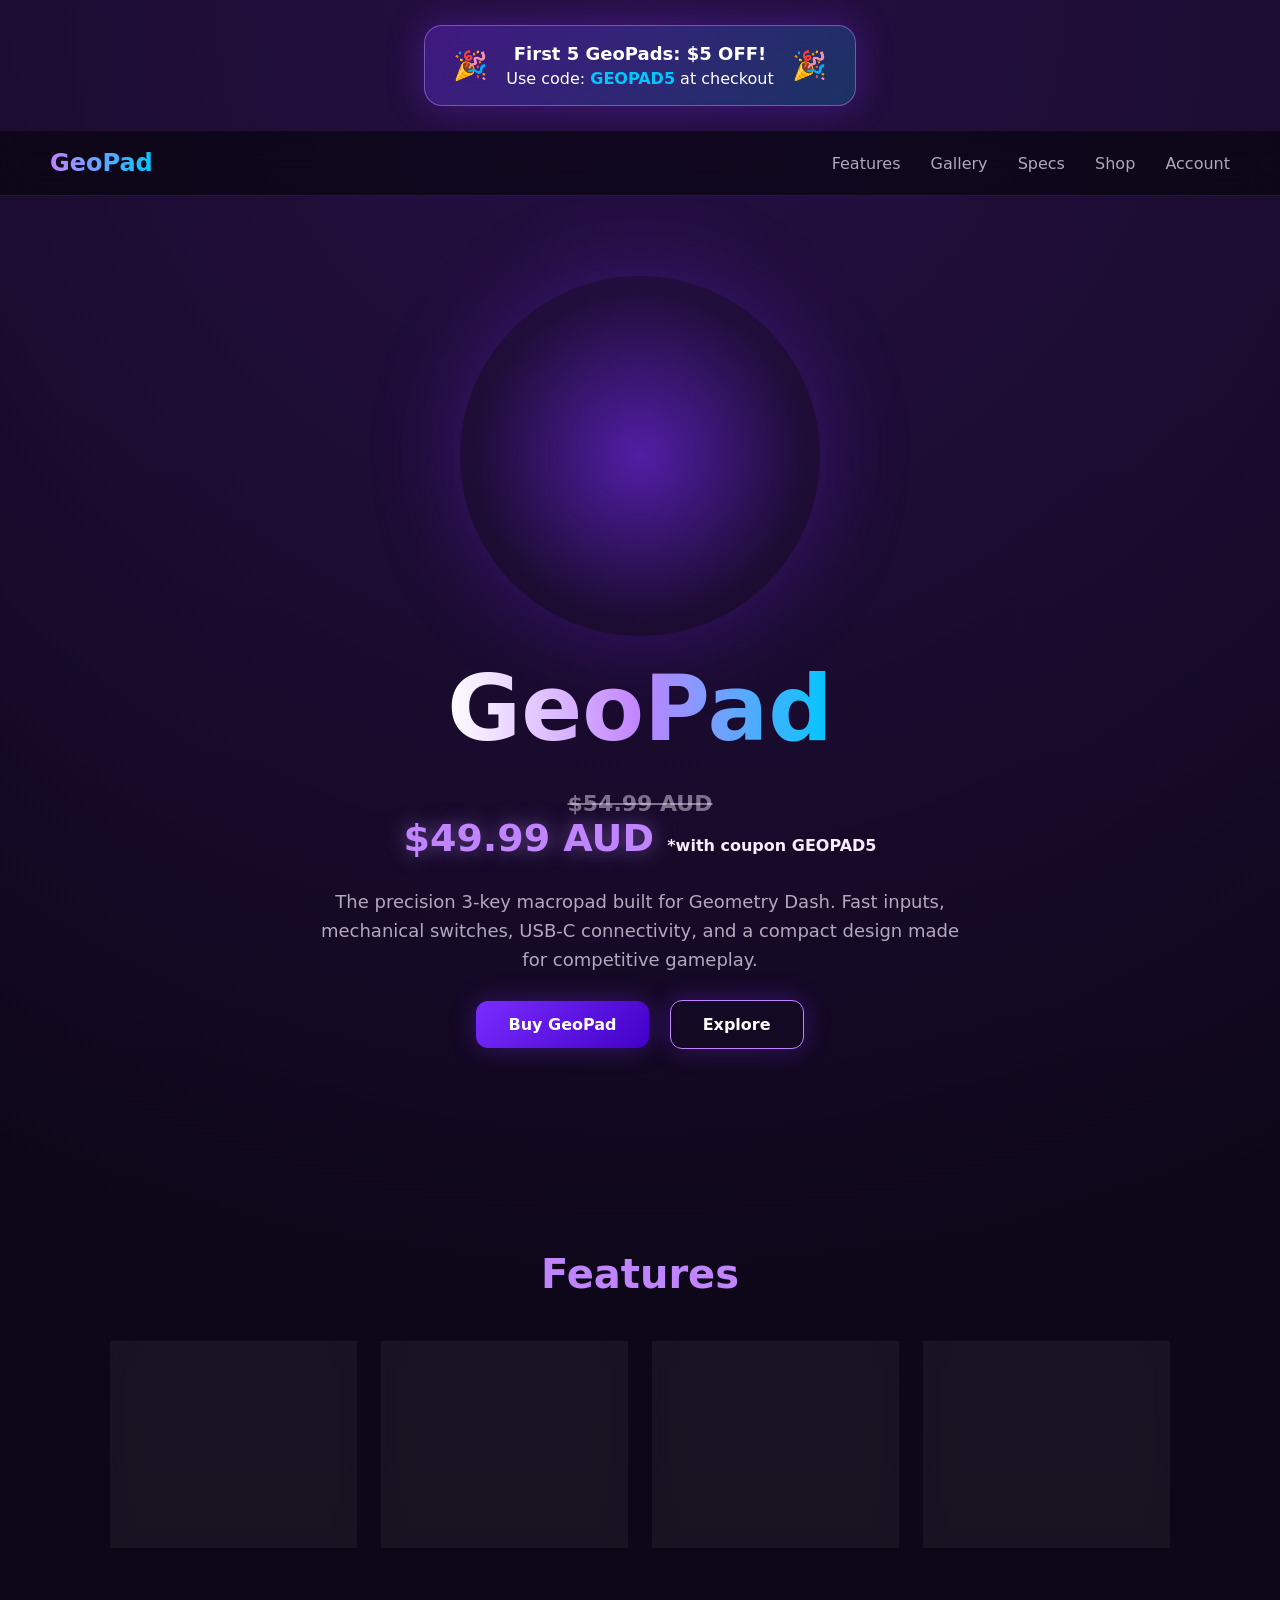
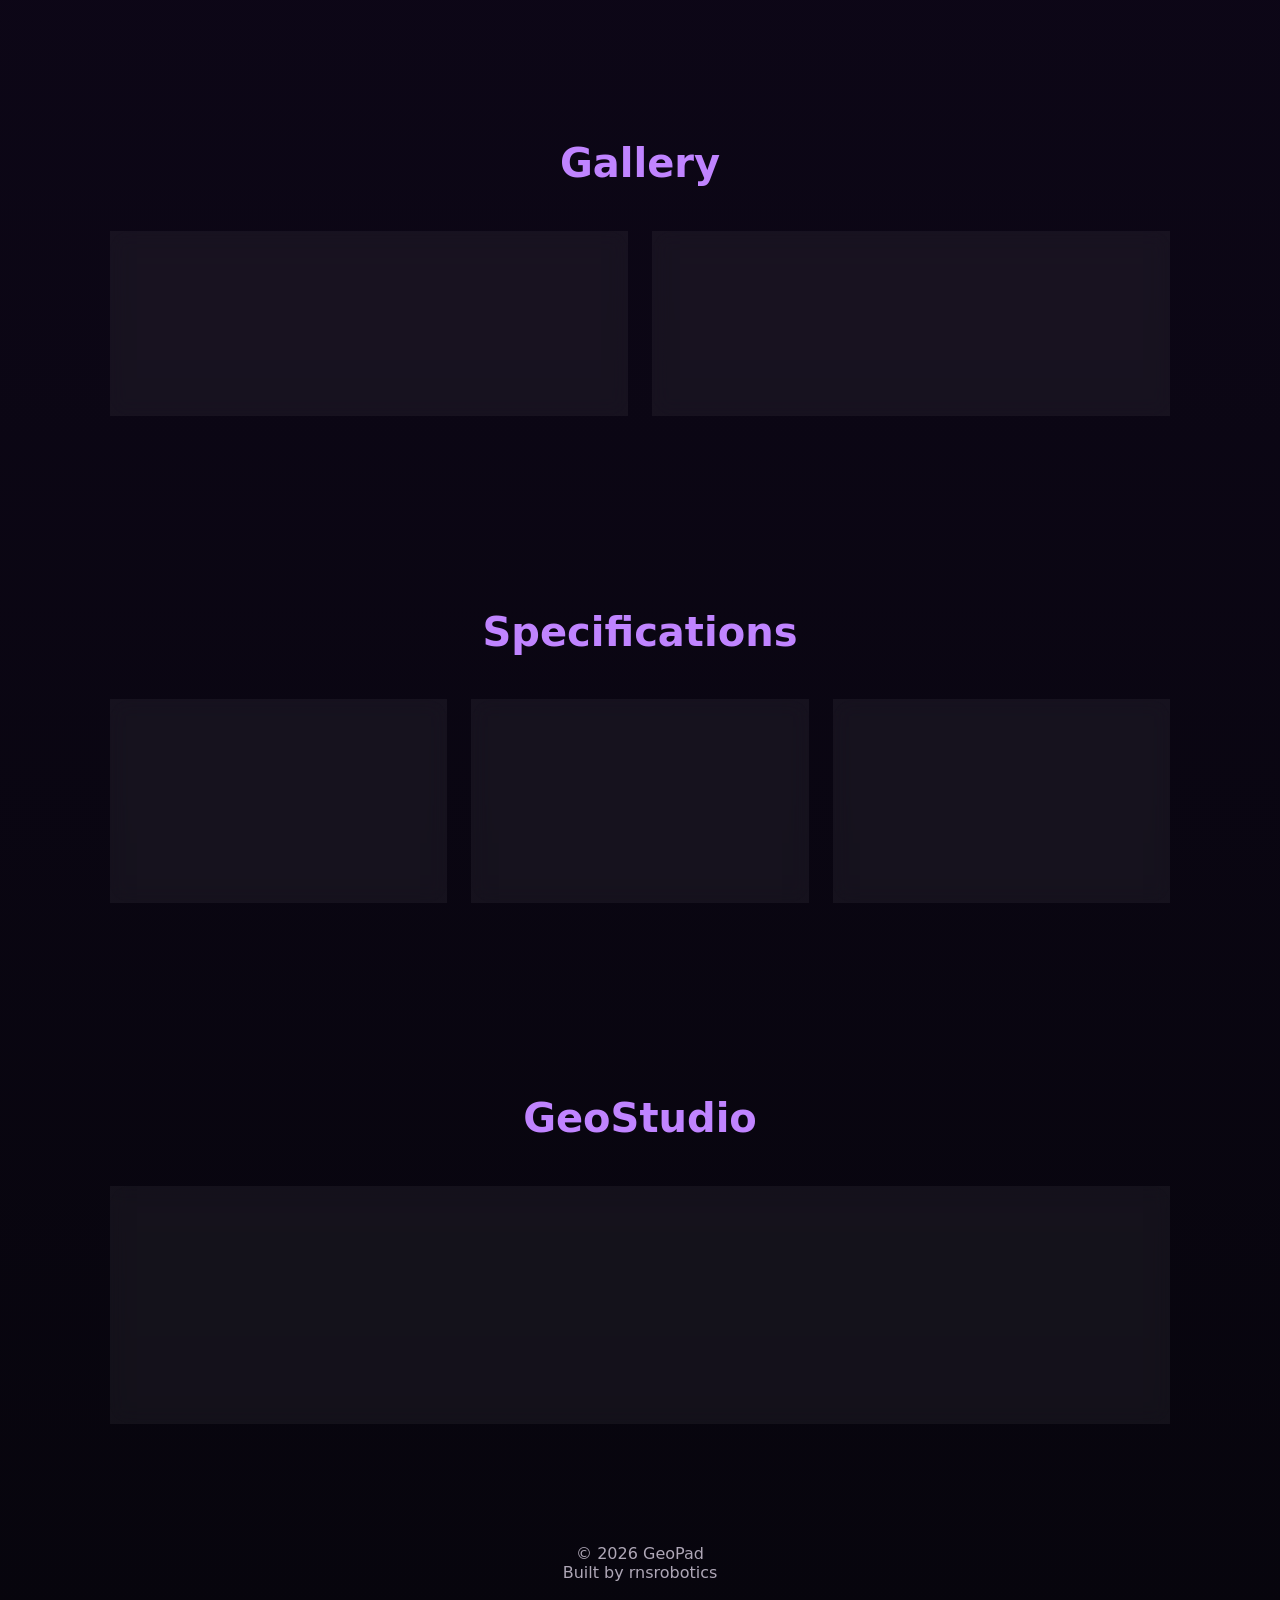
==== index.html @ e964e421 "Update index.html" ====
<!DOCTYPE html>
<html lang="en">

<head>

<meta charset="UTF-8">
<meta name="viewport" content="width=device-width, initial-scale=1.0">

<title>GeoPad | Precision Gaming Macropad</title>

<link rel="icon" type="image/png" href="logo.png">

<link rel="stylesheet" href="style.css">


<!-- 3D Model Viewer -->
<script type="module" src="https://unpkg.com/@google/model-viewer/dist/model-viewer.min.js"></script>

</head>


<body>


<!-- LAUNCH OFFER -->

<div class="launch-banner">

    <span class="party">🎉</span>

    <div class="launch-text">

        <strong>First 5 GeoPads: $5 OFF!</strong>

        <br>

        Use code: <b>GEOPAD5</b> at checkout

    </div>

    <span class="party">🎉</span>

</div>



<nav>

<div class="logo">
GeoPad
</div>


<div class="nav-links">

<a href="#features">Features</a>

<a href="#gallery">Gallery</a>

<a href="#specs">Specs</a>

<a href="shop.html">Shop</a>

<a href="login.html" class="account-btn">
Account
</a>

</div>

</nav>





<section class="hero">



<div class="product-showcase">


<model-viewer

src="geopad.glb"

alt="GeoPad 3D Model"

camera-controls

auto-rotate

shadow-intensity="1"

poster="geopad-render.png">


</model-viewer>



</div>





<h1>
GeoPad
</h1>




<div class="price">

    <span class="old-price">
        $54.99 AUD
    </span>

    <br>

    <span class="sale-price">
        $49.99 AUD
    </span>

    <span class="coupon-text">
        *with coupon GEOPAD5
    </span>

</div>





<p>

The precision 3-key macropad built for Geometry Dash.
Fast inputs, mechanical switches, USB-C connectivity,
and a compact design made for competitive gameplay.

</p>





<div class="buttons">


<a class="btn" href="shop.html">

Buy GeoPad

</a>



<a class="btn btn-outline" href="#features">

Explore

</a>



</div>


</section>





<section class="section" id="features">


<h2>
Features
</h2>



<div class="grid">



<div class="card">

<h3>
⚡ Fast Response
</h3>

<p>

Designed for quick reactions and precise timing.

</p>

</div>




<div class="card">

<h3>
🎮 Geometry Dash Focused
</h3>

<p>

A dedicated layout built around rhythm gameplay.

</p>

</div>





<div class="card">

<h3>
🔌 USB-C Connection
</h3>

<p>

Modern, reliable connection to your PC.

</p>

</div>





<div class="card">

<h3>
⌨️ Hot-Swappable Keys
</h3>

<p>

Swap out your own keys, whenever!

</p>

</div>



</div>


</section>
<section class="section" id="gallery">


<h2>
Gallery
</h2>



<div class="grid">


<div class="card">


<img

src="geopad-front.png"

class="product-image"

alt="GeoPad front view">


<h3>
Front Design
</h3>


<p>

Compact 3-key layout designed for gameplay.

</p>


</div>





<div class="card">


<img

src="geopad-side.png"

class="product-image"

alt="GeoPad side view">


<h3>
Premium Enclosure
</h3>


<p>

A custom-designed case built for a clean setup.

</p>


</div>



</div>


</section>







<section class="section" id="specs">


<h2>
Specifications
</h2>



<div class="grid">


<div class="card">

<h3>
Hardware
</h3>


<p>

RP2040 Controller<br>
3 Mechanical Keys<br>
PBT Keycaps<br>
Custom PCB

</p>


</div>





<div class="card">

<h3>
Connection
</h3>


<p>

USB-C<br>
Low latency input<br>
Plug and play

</p>


</div>





<div class="card">

<h3>
Compatibility
</h3>


<p>

Windows<br>
macOS<br>
Linux

</p>


</div>



</div>


</section>








<section class="section">


<h2>
GeoStudio
</h2>



<div class="card">


<h3>
Control Your GeoPad
</h3>



<p>

Future GeoStudio software will allow:

</p>


<ul>

<li>Key settings</li>

<li>Firmware updates</li>

<li>Profiles</li>

<li>Advanced features</li>

</ul>



</div>



</section>








<footer>


© 2026 GeoPad

<br>

Built by rnsrobotics


</footer>






<script src="script.js"></script>


</body>

</html>
---- style.css ----
:root {

    --bg:#07050d;
    --bg2:#120820;

    --purple:#7a2cff;
    --purple-light:#c084ff;
    --blue:#00c8ff;

    --text:#f7edff;
    --muted:rgba(247,237,255,.7);

    --card:rgba(255,255,255,.05);

    --border:rgba(192,132,255,.25);

}



* {

    box-sizing:border-box;

    scroll-behavior:smooth;

}



body {

    margin:0;

    font-family:
    Inter,
    system-ui,
    Arial,
    sans-serif;


    background:

    radial-gradient(
        circle at top,
        #261044,
        transparent 40%
    ),

    linear-gradient(
        180deg,
        var(--bg2),
        var(--bg)
    );


    color:var(--text);

}






/* LAUNCH OFFER BANNER */


.launch-banner {

    margin:25px auto;

    width:fit-content;

    max-width:95%;


    display:flex;

    align-items:center;

    justify-content:center;


    gap:18px;


    padding:14px 28px;


    background:

    linear-gradient(

        135deg,

        rgba(122,44,255,.35),

        rgba(0,200,255,.2)

    );


    border:

    1px solid rgba(192,132,255,.5);


    border-radius:18px;


    text-align:center;


    color:white;


    backdrop-filter:blur(15px);


    box-shadow:

    0 0 35px rgba(122,44,255,.35);

}



.party {

    font-size:28px;

}



.launch-text {

    line-height:1.5;

}



.launch-text strong {

    font-size:18px;

}



.launch-text b {

    color:var(--blue);

}








/* NAV */


nav {

    position:sticky;

    top:0;

    z-index:100;


    display:flex;

    justify-content:space-between;

    align-items:center;


    padding:18px 50px;


    background:

    rgba(7,5,13,.65);


    backdrop-filter:blur(15px);


    border-bottom:

    1px solid rgba(255,255,255,.08);

}




.logo {

    font-size:24px;

    font-weight:800;


    background:

    linear-gradient(

        90deg,

        var(--purple-light),

        var(--blue)

    );


    -webkit-background-clip:text;

    color:transparent;

}




nav a {

    color:var(--muted);

    text-decoration:none;

    margin-left:25px;

    transition:.2s;

}



nav a:hover {

    color:white;

}






/* HERO */


.hero {

    min-height:85vh;


    display:flex;

    flex-direction:column;


    justify-content:center;


    align-items:center;


    text-align:center;


    padding:80px 20px;

}



.hero h1 {

    font-size:

    clamp(50px,8vw,90px);


    margin:20px 0;


    background:

    linear-gradient(

        90deg,

        white,

        var(--purple-light),

        var(--blue)

    );


    -webkit-background-clip:text;

    color:transparent;

}




.hero p {

    max-width:650px;

    font-size:18px;

    color:var(--muted);

    line-height:1.6;

}






/* PRICE */


.price {

    font-weight:700;

    margin:10px;

}



.old-price {

    color:rgba(247,237,255,.45);

    text-decoration:line-through;

    font-size:22px;

}



.sale-price {

    color:var(--purple-light);

    font-size:38px;

    font-weight:900;


    text-shadow:

    0 0 20px rgba(192,132,255,.5);

}/* BUTTONS */


.btn {

    display:inline-block;


    padding:14px 32px;


    margin:8px;


    border-radius:12px;


    text-decoration:none;


    font-weight:700;


    color:white;



    background:

    linear-gradient(

        135deg,

        var(--purple),

        #4200c7

    );



    box-shadow:

    0 0 25px rgba(122,44,255,.35);



    transition:.25s;

}



.btn:hover {

    transform:

    translateY(-4px)

    scale(1.03);

}



.btn-outline {

    background:transparent;


    border:

    1px solid var(--purple-light);

}








/* 3D MODEL */


.product-showcase {


    width:360px;


    height:360px;


    border-radius:50%;


    display:flex;


    justify-content:center;


    align-items:center;




    background:


    radial-gradient(


        circle,


        rgba(122,44,255,.55),


        transparent 65%

    );




    box-shadow:


    0 0 90px rgba(122,44,255,.3);




    animation:


    float 4s infinite ease-in-out;


}



model-viewer {


    width:100%;


    height:100%;

}




@keyframes float {


    50% {


        transform:

        translateY(-15px);


    }

}









/* SECTIONS */


.section {


    max-width:1100px;


    margin:auto;



    padding:80px 20px;


}




.section h2 {


    text-align:center;


    font-size:40px;


    color:var(--purple-light);


    margin-bottom:45px;


}









/* CARDS */


.grid {


    display:grid;



    grid-template-columns:


    repeat(

    auto-fit,

    minmax(230px,1fr)

    );



    gap:25px;


}




.card {


    background:


    var(--card);



    border:


    1px solid var(--border);



    padding:25px;



    border-radius:20px;



    backdrop-filter:blur(10px);



    transition:.3s;


}




.card:hover {


    transform:


    translateY(-8px);



    border-color:


    var(--purple-light);




    box-shadow:


    0 10px 40px rgba(122,44,255,.2);


}









/* IMAGES */


.product-image {


    width:100%;


    border-radius:15px;


    margin-bottom:20px;


    transition:.3s;


}




.product-image:hover {


    transform:


    scale(1.05);


}
/* SHOP */


.shop-card {


    max-width:700px;


    margin:80px auto;



    padding:35px;



    background:var(--card);



    border-radius:25px;



    border:


    1px solid var(--border);



    text-align:center;


}








/* TERMS */


.legal {


    max-width:850px;


    margin:70px auto;



    padding:40px;



    background:var(--card);



    border-radius:20px;



    border:


    1px solid var(--border);



    line-height:1.7;


}




.legal h1,

.legal h2 {


    color:var(--purple-light);


}









/* FOOTER */


footer {


    text-align:center;



    padding:40px;



    color:var(--muted);


}









/* MOBILE */


@media(max-width:700px){



    nav {


        padding:18px 20px;


    }




    nav a {


        margin-left:10px;


        font-size:14px;


    }




    .launch-banner {


        margin:15px;


        padding:12px;


        gap:10px;


        font-size:14px;


    }




    .party {


        font-size:22px;


    }




    .product-showcase {


        width:250px;


        height:250px;


    }




    .section h2 {


        font-size:32px;


    }




    .sale-price {


        font-size:32px;


    }


}
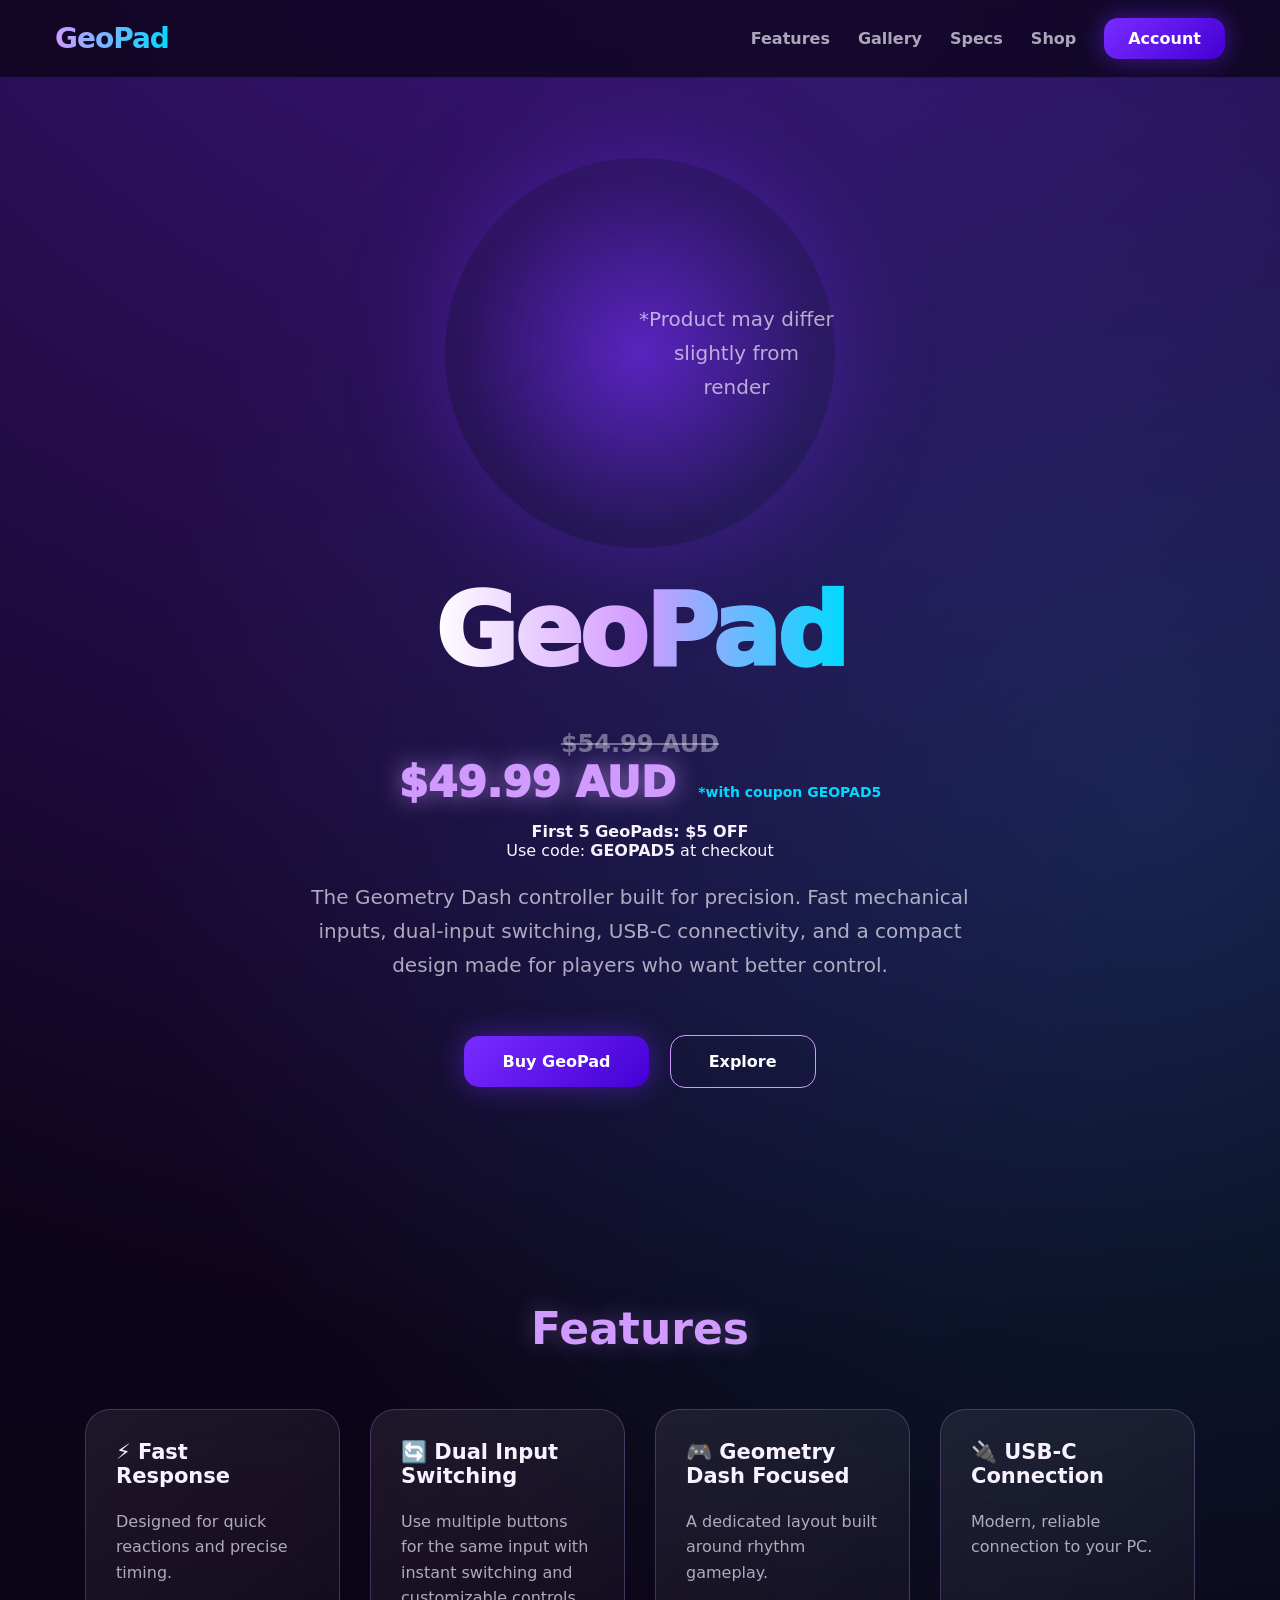
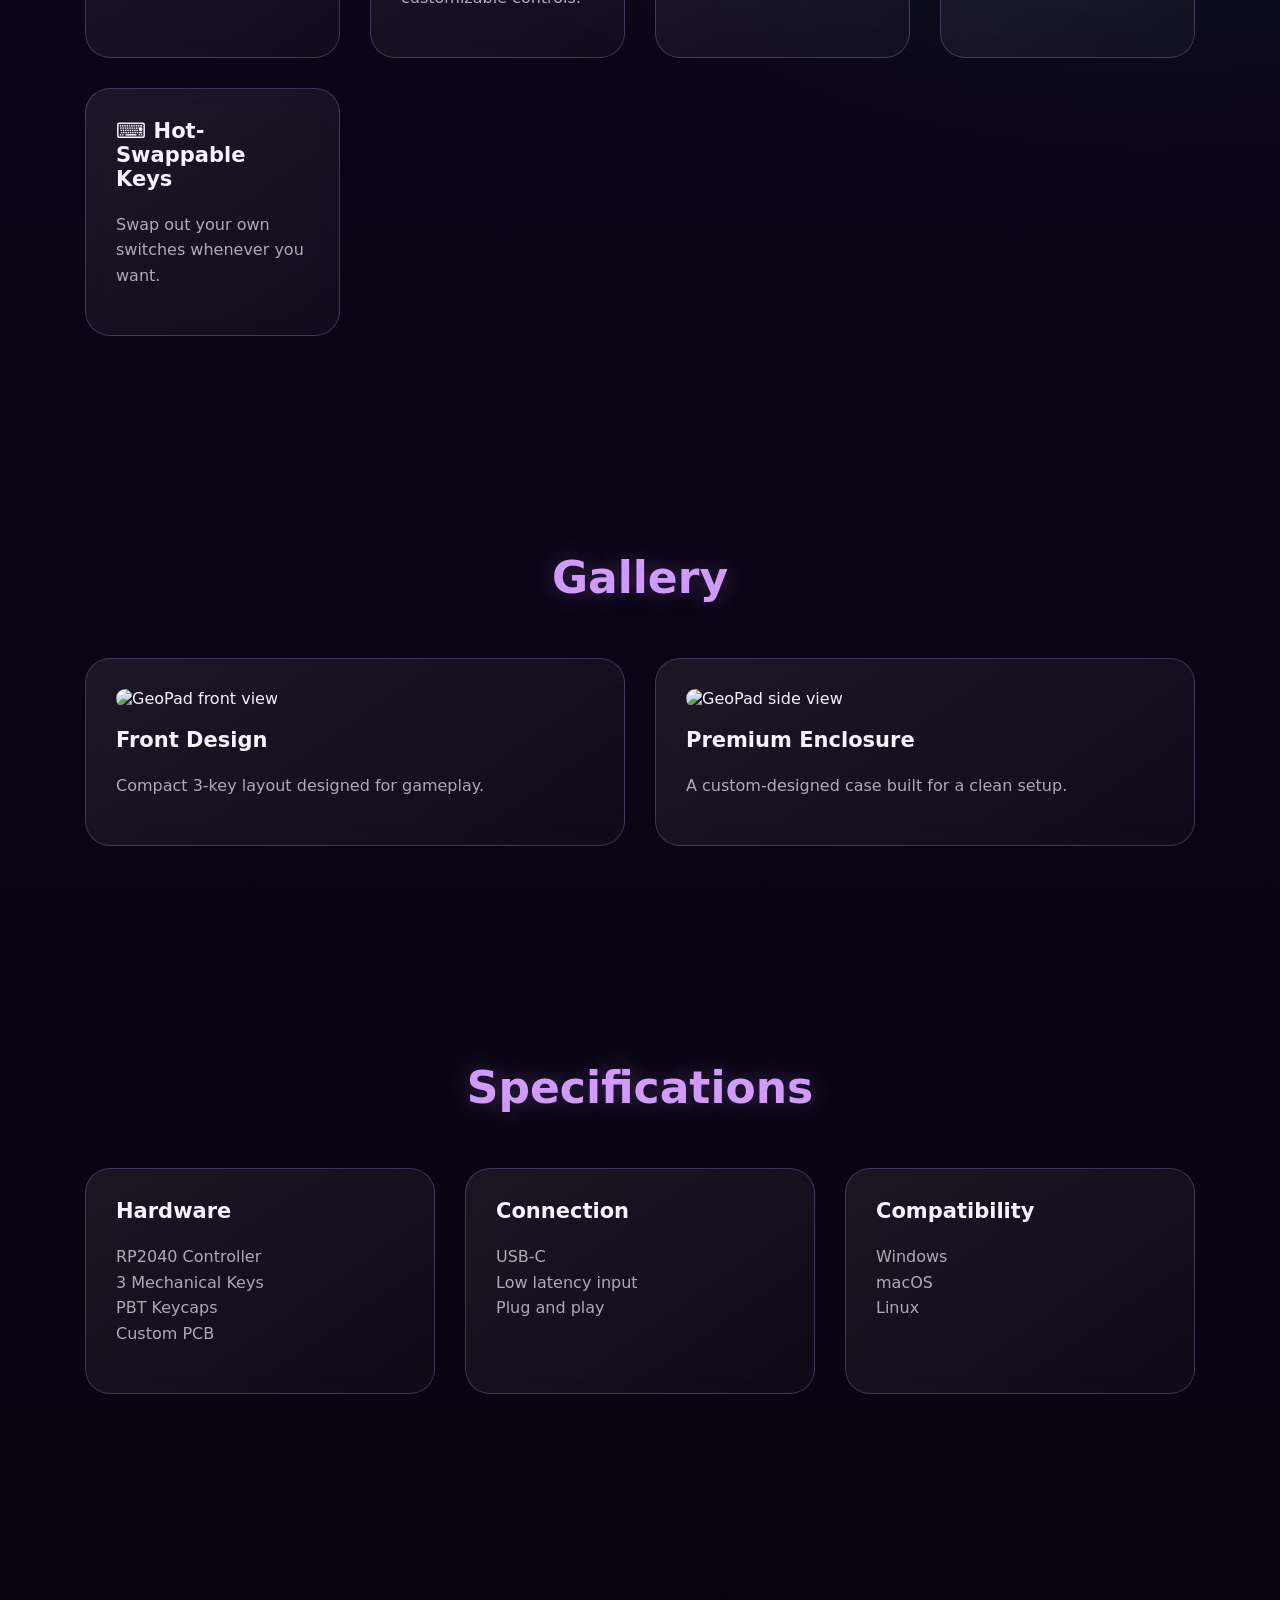
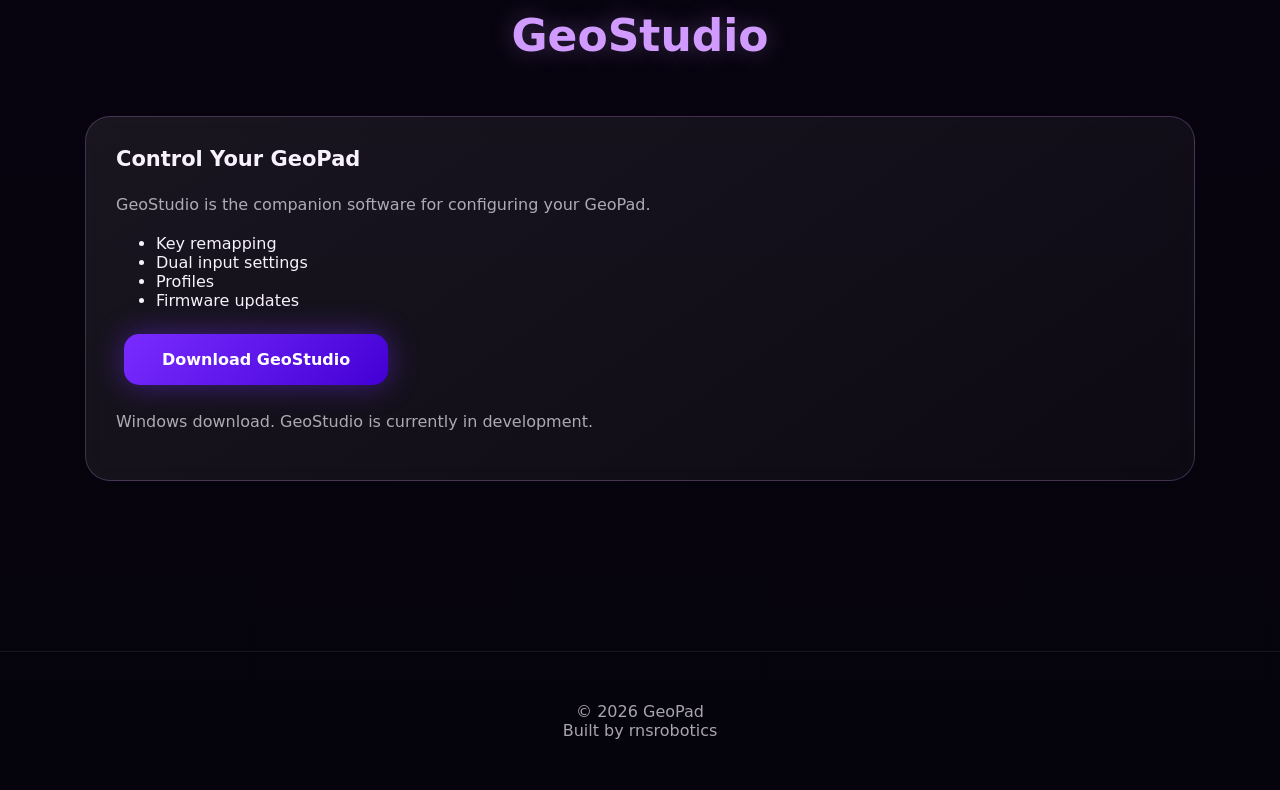
==== commit da134bb9: "Update index.html" ====
--- a/index.html
+++ b/index.html
@@ -6,42 +6,19 @@
 <meta charset="UTF-8">
 <meta name="viewport" content="width=device-width, initial-scale=1.0">
 
-<title>GeoPad | Precision Gaming Macropad</title>
+<title>GeoPad | Geometry Dash Controller</title>
 
 <link rel="icon" type="image/png" href="logo.png">
 
 <link rel="stylesheet" href="style.css">
 
 
-<!-- 3D Model Viewer -->
 <script type="module" src="https://unpkg.com/@google/model-viewer/dist/model-viewer.min.js"></script>
 
 </head>
 
 
 <body>
-
-
-<!-- LAUNCH OFFER -->
-
-<div class="launch-banner">
-
-    <span class="party">🎉</span>
-
-    <div class="launch-text">
-
-        <strong>First 5 GeoPads: $5 OFF!</strong>
-
-        <br>
-
-        Use code: <b>GEOPAD5</b> at checkout
-
-    </div>
-
-    <span class="party">🎉</span>
-
-</div>
-
 
 
 <nav>
@@ -94,9 +71,12 @@
 
 poster="geopad-render.png">
 
-
 </model-viewer>
 
+
+<p class="render-note">
+*Product may differ slightly from render
+</p>
 
 
 </div>
@@ -114,31 +94,43 @@
 
 <div class="price">
 
-    <span class="old-price">
-        $54.99 AUD
-    </span>
-
-    <br>
-
-    <span class="sale-price">
-        $49.99 AUD
-    </span>
-
-    <span class="coupon-text">
-        *with coupon GEOPAD5
-    </span>
-
-</div>
-
-
-
-
-
-<p>
-
-The precision 3-key macropad built for Geometry Dash.
-Fast inputs, mechanical switches, USB-C connectivity,
-and a compact design made for competitive gameplay.
+<span class="old-price">
+$54.99 AUD
+</span>
+
+<br>
+
+<span class="sale-price">
+$49.99 AUD
+</span>
+
+<span class="coupon-text">
+*with coupon GEOPAD5
+</span>
+
+</div>
+
+
+
+<div class="launch-offer">
+
+<strong>First 5 GeoPads: $5 OFF</strong>
+
+<br>
+
+Use code: <b>GEOPAD5</b> at checkout
+
+</div>
+
+
+
+
+
+<p>
+
+The Geometry Dash controller built for precision.
+Fast mechanical inputs, dual-input switching,
+USB-C connectivity, and a compact design made for players who want better control.
 
 </p>
 
@@ -207,6 +199,23 @@
 <div class="card">
 
 <h3>
+🔄 Dual Input Switching
+</h3>
+
+<p>
+
+Use multiple buttons for the same input with instant switching and customizable controls.
+
+</p>
+
+</div>
+
+
+
+
+<div class="card">
+
+<h3>
 🎮 Geometry Dash Focused
 </h3>
 
@@ -221,7 +230,6 @@
 
 
 
-
 <div class="card">
 
 <h3>
@@ -239,7 +247,6 @@
 
 
 
-
 <div class="card">
 
 <h3>
@@ -248,19 +255,17 @@
 
 <p>
 
-Swap out your own keys, whenever!
-
-</p>
-
-</div>
-
-
-
-</div>
-
-
-</section>
-<section class="section" id="gallery">
+Swap out your own switches whenever you want.
+
+</p>
+
+</div>
+
+
+</div>
+
+
+</section><section class="section" id="gallery">
 
 
 <h2>
@@ -334,6 +339,8 @@
 
 
 </section>
+
+
 
 
 
@@ -430,6 +437,7 @@
 
 
 
+
 <section class="section">
 
 
@@ -450,25 +458,40 @@
 
 <p>
 
-Future GeoStudio software will allow:
+GeoStudio is the companion software for configuring your GeoPad.
 
 </p>
 
 
 <ul>
 
-<li>Key settings</li>
+<li>Key remapping</li>
+
+<li>Dual input settings</li>
+
+<li>Profiles</li>
 
 <li>Firmware updates</li>
 
-<li>Profiles</li>
-
-<li>Advanced features</li>
-
 </ul>
 
 
 
+<a class="btn" href="GeoStudioSetup.exe" download>
+
+Download GeoStudio
+
+</a>
+
+
+<p class="software-note">
+
+Windows download. GeoStudio is currently in development.
+
+</p>
+
+
+
 </div>
 
 
@@ -482,6 +505,7 @@
 
 
 
+
 <footer>
 
 
--- a/style.css
+++ b/style.css
@@ -1,18 +1,20 @@
 :root {
 
-    --bg:#07050d;
-    --bg2:#120820;
+    --bg:#05030b;
+    --bg2:#10051f;
 
     --purple:#7a2cff;
-    --purple-light:#c084ff;
-    --blue:#00c8ff;
-
-    --text:#f7edff;
-    --muted:rgba(247,237,255,.7);
-
-    --card:rgba(255,255,255,.05);
-
-    --border:rgba(192,132,255,.25);
+    --purple-light:#d19aff;
+    --blue:#00d9ff;
+
+    --text:#f8f2ff;
+    --muted:rgba(248,242,255,.68);
+
+    --card:rgba(255,255,255,.06);
+
+    --border:rgba(209,154,255,.25);
+
+    --glow:0 0 40px rgba(122,44,255,.35);
 
 }
 
@@ -38,13 +40,21 @@
     Arial,
     sans-serif;
 
+    color:var(--text);
+
 
     background:
 
     radial-gradient(
-        circle at top,
-        #261044,
+        circle at 50% -10%,
+        rgba(122,44,255,.45),
         transparent 40%
+    ),
+
+    radial-gradient(
+        circle at 90% 20%,
+        rgba(0,217,255,.15),
+        transparent 30%
     ),
 
     linear-gradient(
@@ -54,16 +64,24 @@
     );
 
 
-    color:var(--text);
-
-}
-
-
-
-
-
-
-/* LAUNCH OFFER BANNER */
+    min-height:100vh;
+
+}
+
+
+
+/* LINKS */
+
+
+a {
+
+    text-decoration:none;
+
+}
+
+
+
+/* LAUNCH BANNER */
 
 
 .launch-banner {
@@ -85,808 +103,1252 @@
     gap:18px;
 
 
-    padding:14px 28px;
+    padding:16px 32px;
 
 
     background:
 
     linear-gradient(
-
         135deg,
-
         rgba(122,44,255,.35),
-
-        rgba(0,200,255,.2)
-
+        rgba(0,217,255,.15)
     );
 
 
     border:
 
-    1px solid rgba(192,132,255,.5);
+    1px solid rgba(209,154,255,.45);
+
+
+    border-radius:22px;
+
+
+    backdrop-filter:blur(20px);
+
+
+    box-shadow:
+
+    0 0 50px rgba(122,44,255,.25);
+
+
+    text-align:center;
+
+}
+
+
+
+.party {
+
+    font-size:30px;
+
+}
+
+
+
+.launch-text {
+
+    line-height:1.5;
+
+}
+
+
+
+.launch-text strong {
+
+    font-size:20px;
+
+}
+
+
+
+.launch-text b {
+
+    color:var(--blue);
+
+}
+
+
+
+
+
+/* NAVBAR */
+
+
+nav {
+
+    position:sticky;
+
+    top:0;
+
+    z-index:1000;
+
+
+    display:flex;
+
+    justify-content:space-between;
+
+    align-items:center;
+
+
+    padding:18px 55px;
+
+
+    background:
+
+    rgba(5,3,11,.65);
+
+
+    backdrop-filter:blur(20px);
+
+
+    border-bottom:
+
+    1px solid rgba(255,255,255,.08);
+
+}
+
+
+
+.logo {
+
+    font-size:28px;
+
+    font-weight:900;
+
+
+    background:
+
+    linear-gradient(
+        90deg,
+        var(--purple-light),
+        var(--blue)
+    );
+
+
+    -webkit-background-clip:text;
+
+    color:transparent;
+
+
+    letter-spacing:-1px;
+
+}
+
+
+
+.nav-links {
+
+    display:flex;
+
+    align-items:center;
+
+}
+
+
+
+nav a {
+
+    color:var(--muted);
+
+    margin-left:28px;
+
+    font-weight:600;
+
+    transition:.25s;
+
+}
+
+
+
+nav a:hover {
+
+    color:white;
+
+    text-shadow:
+
+    0 0 15px rgba(255,255,255,.4);
+
+}
+
+
+
+
+.account-btn {
+
+
+    padding:11px 24px;
+
+
+    border-radius:14px;
+
+
+    background:
+
+    linear-gradient(
+        135deg,
+        var(--purple),
+        #4300d4
+    );
+
+
+    color:white !important;
+
+
+    box-shadow:
+
+    0 0 25px rgba(122,44,255,.5);
+
+
+}
+
+
+
+.account-btn:hover {
+
+
+    transform:
+
+    translateY(-3px);
+
+
+}
+
+
+
+/* HERO */
+
+
+.hero {
+
+
+    min-height:90vh;
+
+
+    display:flex;
+
+
+    flex-direction:column;
+
+
+    justify-content:center;
+
+
+    align-items:center;
+
+
+    text-align:center;
+
+
+    padding:80px 20px;
+
+}
+
+
+
+.hero h1 {
+
+
+    font-size:
+
+    clamp(60px,9vw,100px);
+
+
+    margin:25px 0;
+
+
+    font-weight:950;
+
+
+    background:
+
+    linear-gradient(
+        90deg,
+        white,
+        var(--purple-light),
+        var(--blue)
+    );
+
+
+    -webkit-background-clip:text;
+
+
+    color:transparent;
+
+
+    letter-spacing:-3px;
+
+
+}
+
+
+
+.hero p {
+
+
+    max-width:700px;
+
+
+    font-size:20px;
+
+
+    color:var(--muted);
+
+
+    line-height:1.7;
+
+
+}/* PRICE */
+
+
+.price {
+
+    margin:15px;
+
+    font-weight:800;
+
+}
+
+
+
+.old-price {
+
+    color:rgba(248,242,255,.4);
+
+    text-decoration:line-through;
+
+    font-size:24px;
+
+}
+
+
+
+.sale-price {
+
+    color:var(--purple-light);
+
+
+    font-size:42px;
+
+
+    font-weight:950;
+
+
+    text-shadow:
+
+    0 0 25px rgba(209,154,255,.6);
+
+}
+
+
+
+.coupon-text {
+
+
+    color:var(--blue);
+
+
+    font-size:14px;
+
+
+    margin-left:8px;
+
+
+}
+
+
+
+
+/* BUTTONS */
+
+
+.buttons {
+
+    margin-top:25px;
+
+}
+
+
+
+.btn {
+
+
+    display:inline-block;
+
+
+    padding:16px 38px;
+
+
+    margin:8px;
+
+
+    border-radius:15px;
+
+
+    font-weight:800;
+
+
+    color:white;
+
+
+    background:
+
+    linear-gradient(
+        135deg,
+        var(--purple),
+        #4300d4
+    );
+
+
+    box-shadow:
+
+    0 0 30px rgba(122,44,255,.45);
+
+
+    transition:.25s;
+
+
+}
+
+
+
+.btn:hover {
+
+
+    transform:
+
+    translateY(-5px)
+
+    scale(1.04);
+
+
+    box-shadow:
+
+    0 0 45px rgba(122,44,255,.7);
+
+
+}
+
+
+
+.btn-outline {
+
+
+    background:
+
+    transparent;
+
+
+    border:
+
+    1px solid var(--purple-light);
+
+
+    box-shadow:none;
+
+
+}
+
+
+
+
+
+/* 3D MODEL */
+
+
+.product-showcase {
+
+
+    width:390px;
+
+
+    height:390px;
+
+
+    border-radius:50%;
+
+
+    display:flex;
+
+
+    justify-content:center;
+
+
+    align-items:center;
+
+
+
+    background:
+
+
+    radial-gradient(
+
+        circle,
+
+        rgba(122,44,255,.6),
+
+        transparent 65%
+
+    );
+
+
+
+    box-shadow:
+
+
+    0 0 100px rgba(122,44,255,.35);
+
+
+
+    animation:
+
+    float 4s infinite ease-in-out;
+
+
+}
+
+
+
+model-viewer {
+
+
+    width:100%;
+
+
+    height:100%;
+
+
+}
+
+
+
+@keyframes float {
+
+
+    50% {
+
+
+        transform:
+
+        translateY(-18px);
+
+
+    }
+
+
+}
+
+
+
+
+/* SECTIONS */
+
+
+.section {
+
+
+    max-width:1150px;
+
+
+    margin:auto;
+
+
+    padding:90px 20px;
+
+
+}
+
+
+
+.section h2 {
+
+
+    text-align:center;
+
+
+    font-size:44px;
+
+
+    margin-bottom:55px;
+
+
+    color:var(--purple-light);
+
+
+    text-shadow:
+
+
+    0 0 25px rgba(209,154,255,.3);
+
+
+}
+
+
+
+
+
+/* GRIDS */
+
+
+.grid {
+
+
+    display:grid;
+
+
+    grid-template-columns:
+
+
+    repeat(
+
+        auto-fit,
+
+        minmax(240px,1fr)
+
+    );
+
+
+    gap:30px;
+
+
+}
+
+
+
+
+/* CARDS */
+
+
+.card {
+
+
+    background:
+
+
+    linear-gradient(
+
+        145deg,
+
+        rgba(255,255,255,.08),
+
+        rgba(255,255,255,.03)
+
+    );
+
+
+    border:
+
+
+    1px solid var(--border);
+
+
+
+    padding:30px;
+
+
+
+    border-radius:25px;
+
+
+    backdrop-filter:blur(15px);
+
+
+    transition:.3s;
+
+
+}
+
+
+
+.card:hover {
+
+
+    transform:
+
+
+    translateY(-10px);
+
+
+    border-color:
+
+    var(--purple-light);
+
+
+
+    box-shadow:
+
+
+    0 20px 60px rgba(122,44,255,.25);
+
+
+}
+
+
+
+.card h3 {
+
+
+    margin-top:0;
+
+
+    font-size:21px;
+
+
+}
+
+
+
+
+.card p {
+
+
+    color:var(--muted);
+
+
+    line-height:1.6;
+
+
+}
+
+
+
+
+
+/* PRODUCT IMAGES */
+
+
+.product-image {
+
+
+    width:100%;
 
 
     border-radius:18px;
 
 
+    margin-bottom:20px;
+
+
+    transition:.3s;
+
+
+}
+
+
+
+.product-image:hover {
+
+
+    transform:
+
+
+    scale(1.04);
+
+
+}
+
+
+
+
+/* ACCOUNT / ORDER CARDS */
+
+
+.order-box {
+
+
+    margin-top:25px;
+
+
+    padding:22px;
+
+
+    border-radius:18px;
+
+
+    background:
+
+
+    rgba(255,255,255,.05);
+
+
+    border:
+
+
+    1px solid var(--border);
+
+
+    line-height:1.7;
+
+
+}
+
+
+
+.account-card {
+
+
+    max-width:700px;
+
+
+    margin:auto;
+
+
+}
+
+
+
+hr {
+
+
+    border:none;
+
+
+    border-top:
+
+    1px solid rgba(255,255,255,.15);
+
+
+    margin:35px 0;
+
+
+}/* SHOP PAGE */
+
+
+.shop-card {
+
+
+    max-width:750px;
+
+
+    margin:80px auto;
+
+
+    padding:45px;
+
+
     text-align:center;
 
 
+    background:
+
+
+    linear-gradient(
+
+        145deg,
+
+        rgba(255,255,255,.08),
+
+        rgba(255,255,255,.03)
+
+    );
+
+
+    border:
+
+
+    1px solid var(--border);
+
+
+    border-radius:30px;
+
+
+    backdrop-filter:blur(20px);
+
+
+    box-shadow:
+
+
+    0 20px 70px rgba(122,44,255,.2);
+
+
+}
+
+
+
+.shop-card h1 {
+
+
+    font-size:45px;
+
+
+    background:
+
+
+    linear-gradient(
+
+        90deg,
+
+        white,
+
+        var(--purple-light),
+
+        var(--blue)
+
+    );
+
+
+    -webkit-background-clip:text;
+
+
+    color:transparent;
+
+
+}
+
+
+
+
+
+/* ACCOUNT PAGES */
+
+
+input {
+
+
+    width:100%;
+
+
+    max-width:400px;
+
+
+    padding:15px 18px;
+
+
+    margin:10px;
+
+
+    border-radius:14px;
+
+
+    border:
+
+
+    1px solid var(--border);
+
+
+    background:
+
+
+    rgba(255,255,255,.08);
+
+
     color:white;
 
 
+    font-size:16px;
+
+
+    outline:none;
+
+
+}
+
+
+
+input:focus {
+
+
+    border-color:
+
+    var(--purple-light);
+
+
+    box-shadow:
+
+
+    0 0 20px rgba(122,44,255,.35);
+
+
+}
+
+
+
+button {
+
+
+    cursor:pointer;
+
+
+    padding:14px 35px;
+
+
+    margin:15px;
+
+
+    border:none;
+
+
+    border-radius:14px;
+
+
+    color:white;
+
+
+    font-weight:800;
+
+
+    font-size:16px;
+
+
+    background:
+
+
+    linear-gradient(
+
+        135deg,
+
+        var(--purple),
+
+        #4300d4
+
+    );
+
+
+    box-shadow:
+
+
+    0 0 25px rgba(122,44,255,.4);
+
+
+    transition:.25s;
+
+
+}
+
+
+
+button:hover {
+
+
+    transform:
+
+
+    translateY(-3px);
+
+
+}
+
+
+
+
+
+label {
+
+
+    color:var(--muted);
+
+
+}
+
+
+
+
+
+/* LEGAL PAGES */
+
+
+.legal {
+
+
+    max-width:900px;
+
+
+    margin:80px auto;
+
+
+    padding:45px;
+
+
+    background:
+
+
+    rgba(255,255,255,.05);
+
+
+    border:
+
+
+    1px solid var(--border);
+
+
+    border-radius:25px;
+
+
     backdrop-filter:blur(15px);
 
 
-    box-shadow:
-
-    0 0 35px rgba(122,44,255,.35);
-
-}
-
-
-
-.party {
-
-    font-size:28px;
-
-}
-
-
-
-.launch-text {
-
-    line-height:1.5;
-
-}
-
-
-
-.launch-text strong {
-
-    font-size:18px;
-
-}
-
-
-
-.launch-text b {
-
-    color:var(--blue);
-
-}
-
-
-
-
-
-
-
-
-/* NAV */
-
-
-nav {
-
-    position:sticky;
-
-    top:0;
-
-    z-index:100;
+    line-height:1.8;
+
+
+}
+
+
+
+.legal h1,
+
+.legal h2 {
+
+
+    color:
+
+    var(--purple-light);
+
+
+}
+
+
+
+
+
+
+
+/* FOOTER */
+
+
+footer {
+
+
+    text-align:center;
+
+
+    padding:50px 20px;
+
+
+    color:var(--muted);
+
+
+    border-top:
+
+
+    1px solid rgba(255,255,255,.08);
+
+
+    margin-top:80px;
+
+
+}
+
+
+
+
+
+
+
+/* DEV DASHBOARD */
+
+
+.dev-panel {
+
+
+    max-width:1000px;
+
+
+    margin:60px auto;
+
+
+    padding:40px;
+
+
+    background:
+
+
+    rgba(255,255,255,.06);
+
+
+    border:
+
+
+    1px solid var(--border);
+
+
+    border-radius:25px;
+
+
+    backdrop-filter:blur(20px);
+
+
+}
+
+
+
+.user-row {
 
 
     display:flex;
 
+
     justify-content:space-between;
 
+
     align-items:center;
 
 
-    padding:18px 50px;
-
-
-    background:
-
-    rgba(7,5,13,.65);
-
-
-    backdrop-filter:blur(15px);
-
-
-    border-bottom:
-
-    1px solid rgba(255,255,255,.08);
-
-}
-
-
-
-
-.logo {
-
-    font-size:24px;
-
-    font-weight:800;
-
-
-    background:
-
-    linear-gradient(
-
-        90deg,
-
-        var(--purple-light),
-
-        var(--blue)
-
-    );
-
-
-    -webkit-background-clip:text;
-
-    color:transparent;
-
-}
-
-
-
-
-nav a {
-
-    color:var(--muted);
-
-    text-decoration:none;
-
-    margin-left:25px;
-
-    transition:.2s;
-
-}
-
-
-
-nav a:hover {
-
-    color:white;
-
-}
-
-
-
-
-
-
-/* HERO */
-
-
-.hero {
-
-    min-height:85vh;
-
-
-    display:flex;
-
-    flex-direction:column;
-
-
-    justify-content:center;
-
-
-    align-items:center;
-
-
-    text-align:center;
-
-
-    padding:80px 20px;
-
-}
-
-
-
-.hero h1 {
-
-    font-size:
-
-    clamp(50px,8vw,90px);
-
-
-    margin:20px 0;
-
-
-    background:
-
-    linear-gradient(
-
-        90deg,
-
-        white,
-
-        var(--purple-light),
-
-        var(--blue)
-
-    );
-
-
-    -webkit-background-clip:text;
-
-    color:transparent;
-
-}
-
-
-
-
-.hero p {
-
-    max-width:650px;
-
-    font-size:18px;
-
-    color:var(--muted);
-
-    line-height:1.6;
-
-}
-
-
-
-
-
-
-/* PRICE */
-
-
-.price {
-
-    font-weight:700;
-
-    margin:10px;
-
-}
-
-
-
-.old-price {
-
-    color:rgba(247,237,255,.45);
-
-    text-decoration:line-through;
-
-    font-size:22px;
-
-}
-
-
-
-.sale-price {
-
-    color:var(--purple-light);
-
-    font-size:38px;
-
-    font-weight:900;
-
-
-    text-shadow:
-
-    0 0 20px rgba(192,132,255,.5);
-
-}/* BUTTONS */
-
-
-.btn {
-
-    display:inline-block;
-
-
-    padding:14px 32px;
-
-
-    margin:8px;
-
-
-    border-radius:12px;
-
-
-    text-decoration:none;
-
-
-    font-weight:700;
-
-
-    color:white;
-
-
-
-    background:
-
-    linear-gradient(
-
-        135deg,
-
-        var(--purple),
-
-        #4200c7
-
-    );
-
-
-
-    box-shadow:
-
-    0 0 25px rgba(122,44,255,.35);
-
-
-
-    transition:.25s;
-
-}
-
-
-
-.btn:hover {
-
-    transform:
-
-    translateY(-4px)
-
-    scale(1.03);
-
-}
-
-
-
-.btn-outline {
-
-    background:transparent;
+    padding:18px;
+
+
+    margin:12px 0;
+
+
+    background:
+
+
+    rgba(255,255,255,.05);
+
+
+    border-radius:15px;
 
 
     border:
 
-    1px solid var(--purple-light);
-
-}
-
-
-
-
-
-
-
-
-/* 3D MODEL */
-
-
-.product-showcase {
-
-
-    width:360px;
-
-
-    height:360px;
-
-
-    border-radius:50%;
-
-
-    display:flex;
-
-
-    justify-content:center;
-
-
-    align-items:center;
-
-
-
-
-    background:
-
-
-    radial-gradient(
-
-
-        circle,
-
-
-        rgba(122,44,255,.55),
-
-
-        transparent 65%
-
-    );
-
-
-
-
-    box-shadow:
-
-
-    0 0 90px rgba(122,44,255,.3);
-
-
-
-
-    animation:
-
-
-    float 4s infinite ease-in-out;
-
-
-}
-
-
-
-model-viewer {
-
-
-    width:100%;
-
-
-    height:100%;
-
-}
-
-
-
-
-@keyframes float {
-
-
-    50% {
-
-
-        transform:
-
-        translateY(-15px);
+
+    1px solid rgba(255,255,255,.1);
+
+
+}
+
+
+
+
+
+
+/* MOBILE */
+
+
+@media(max-width:700px){
+
+
+    nav {
+
+
+        padding:18px 20px;
+
+
+        flex-direction:column;
+
+
+        gap:15px;
 
 
     }
 
-}
-
-
-
-
-
-
-
-
-
-/* SECTIONS */
-
-
-.section {
-
-
-    max-width:1100px;
-
-
-    margin:auto;
-
-
-
-    padding:80px 20px;
-
-
-}
-
-
-
-
-.section h2 {
-
-
-    text-align:center;
-
-
-    font-size:40px;
-
-
-    color:var(--purple-light);
-
-
-    margin-bottom:45px;
-
-
-}
-
-
-
-
-
-
-
-
-
-/* CARDS */
-
-
-.grid {
-
-
-    display:grid;
-
-
-
-    grid-template-columns:
-
-
-    repeat(
-
-    auto-fit,
-
-    minmax(230px,1fr)
-
-    );
-
-
-
-    gap:25px;
-
-
-}
-
-
-
-
-.card {
-
-
-    background:
-
-
-    var(--card);
-
-
-
-    border:
-
-
-    1px solid var(--border);
-
-
-
-    padding:25px;
-
-
-
-    border-radius:20px;
-
-
-
-    backdrop-filter:blur(10px);
-
-
-
-    transition:.3s;
-
-
-}
-
-
-
-
-.card:hover {
-
-
-    transform:
-
-
-    translateY(-8px);
-
-
-
-    border-color:
-
-
-    var(--purple-light);
-
-
-
-
-    box-shadow:
-
-
-    0 10px 40px rgba(122,44,255,.2);
-
-
-}
-
-
-
-
-
-
-
-
-
-/* IMAGES */
-
-
-.product-image {
-
-
-    width:100%;
-
-
-    border-radius:15px;
-
-
-    margin-bottom:20px;
-
-
-    transition:.3s;
-
-
-}
-
-
-
-
-.product-image:hover {
-
-
-    transform:
-
-
-    scale(1.05);
-
-
-}
-/* SHOP */
-
-
-.shop-card {
-
-
-    max-width:700px;
-
-
-    margin:80px auto;
-
-
-
-    padding:35px;
-
-
-
-    background:var(--card);
-
-
-
-    border-radius:25px;
-
-
-
-    border:
-
-
-    1px solid var(--border);
-
-
-
-    text-align:center;
-
-
-}
-
-
-
-
-
-
-
-
-/* TERMS */
-
-
-.legal {
-
-
-    max-width:850px;
-
-
-    margin:70px auto;
-
-
-
-    padding:40px;
-
-
-
-    background:var(--card);
-
-
-
-    border-radius:20px;
-
-
-
-    border:
-
-
-    1px solid var(--border);
-
-
-
-    line-height:1.7;
-
-
-}
-
-
-
-
-.legal h1,
-
-.legal h2 {
-
-
-    color:var(--purple-light);
-
-
-}
-
-
-
-
-
-
-
-
-
-/* FOOTER */
-
-
-footer {
-
-
-    text-align:center;
-
-
-
-    padding:40px;
-
-
-
-    color:var(--muted);
-
-
-}
-
-
-
-
-
-
-
-
-
-/* MOBILE */
-
-
-@media(max-width:700px){
-
-
-
-    nav {
-
-
-        padding:18px 20px;
+
+
+    .nav-links {
+
+
+        flex-wrap:wrap;
+
+
+        justify-content:center;
 
 
     }
 
 
 
-
     nav a {
 
 
-        margin-left:10px;
+        margin:8px;
 
 
         font-size:14px;
@@ -896,27 +1358,22 @@
 
 
 
-
     .launch-banner {
 
 
         margin:15px;
 
 
-        padding:12px;
+        padding:14px;
 
 
         gap:10px;
 
 
-        font-size:14px;
-
-
     }
 
 
 
-
     .party {
 
 
@@ -927,39 +1384,92 @@
 
 
 
+    .hero {
+
+
+        padding:60px 15px;
+
+
+    }
+
+
 
     .product-showcase {
 
 
-        width:250px;
-
-
-        height:250px;
+        width:260px;
+
+
+        height:260px;
 
 
     }
 
 
 
+    .hero h1 {
+
+
+        letter-spacing:-1px;
+
+
+    }
+
+
+
+    .sale-price {
+
+
+        font-size:32px;
+
+
+    }
+
+
+
+    .section {
+
+
+        padding:60px 15px;
+
+
+    }
+
+
 
     .section h2 {
 
 
-        font-size:32px;
+        font-size:34px;
 
 
     }
 
 
 
-
-    .sale-price {
-
-
-        font-size:32px;
+    .card {
+
+
+        padding:22px;
 
 
     }
 
 
-}
+
+    .user-row {
+
+
+        flex-direction:column;
+
+
+        gap:10px;
+
+
+        align-items:flex-start;
+
+
+    }
+
+
+}
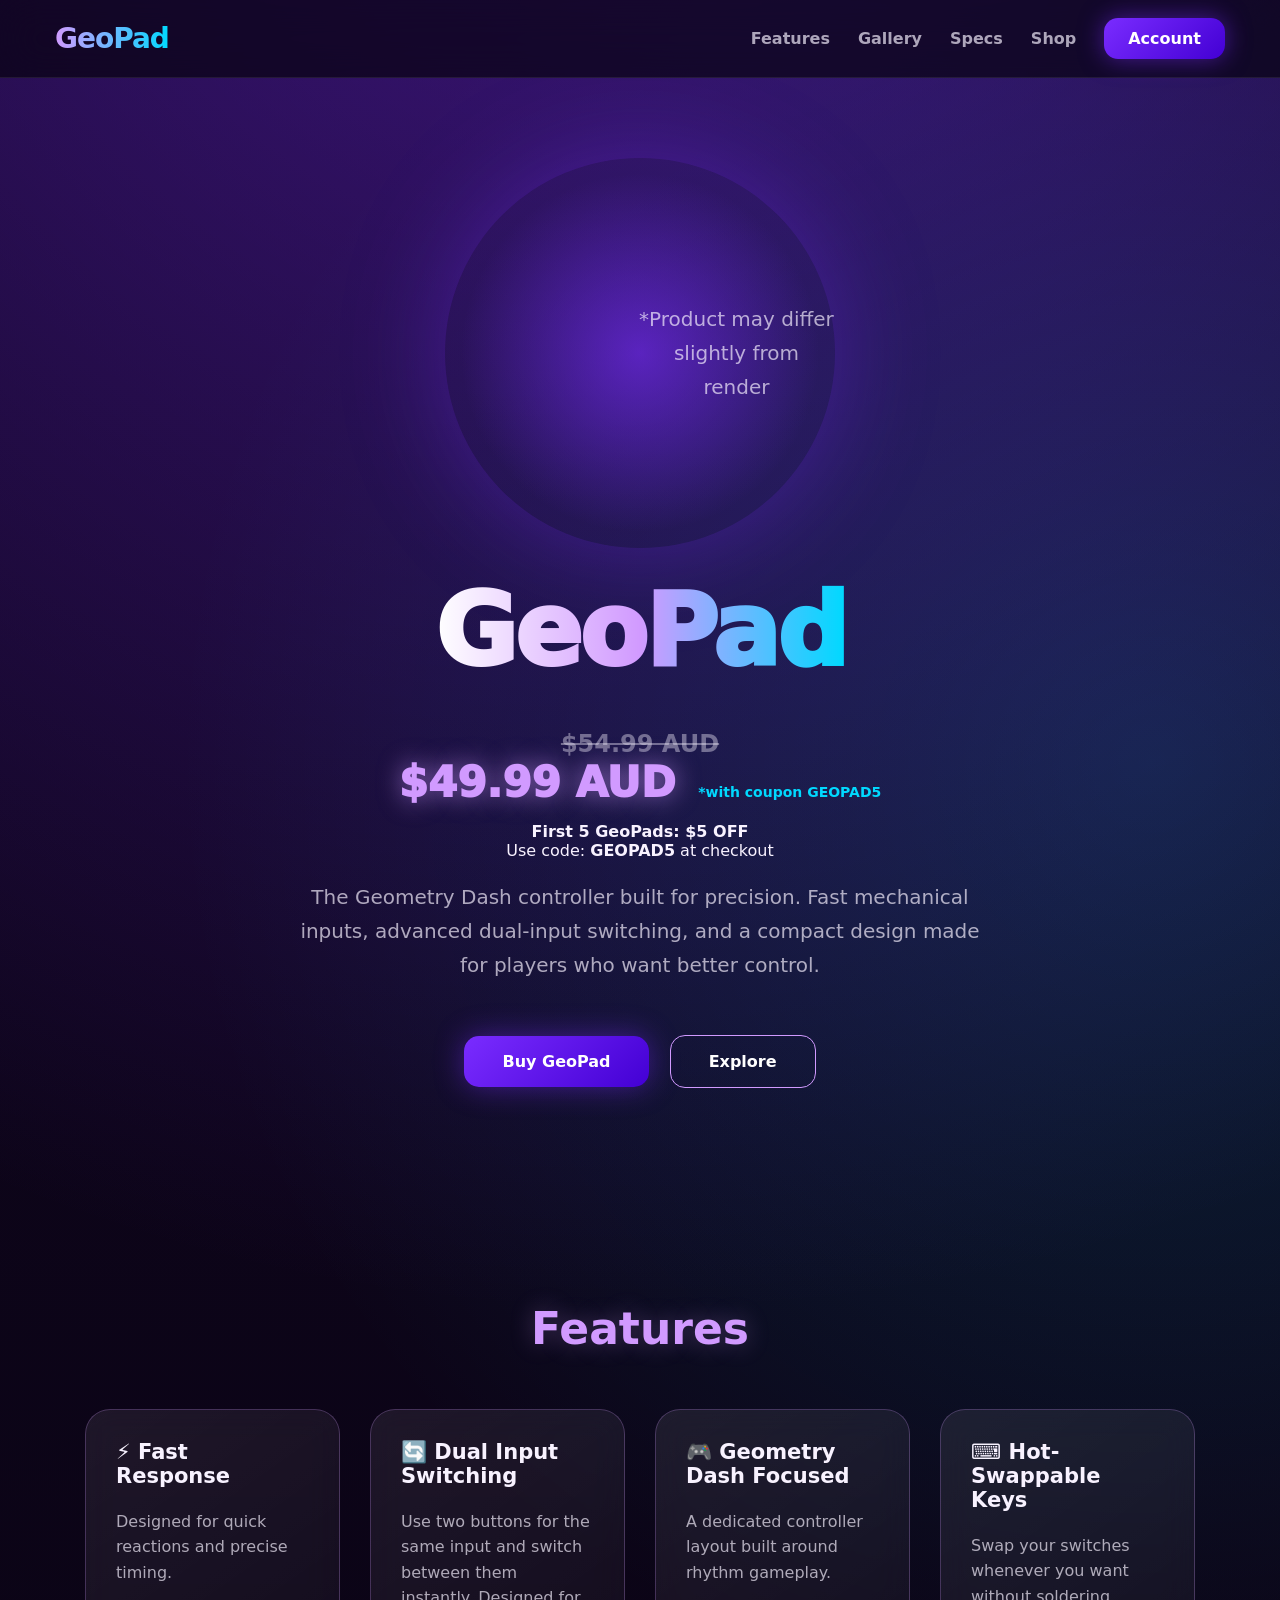
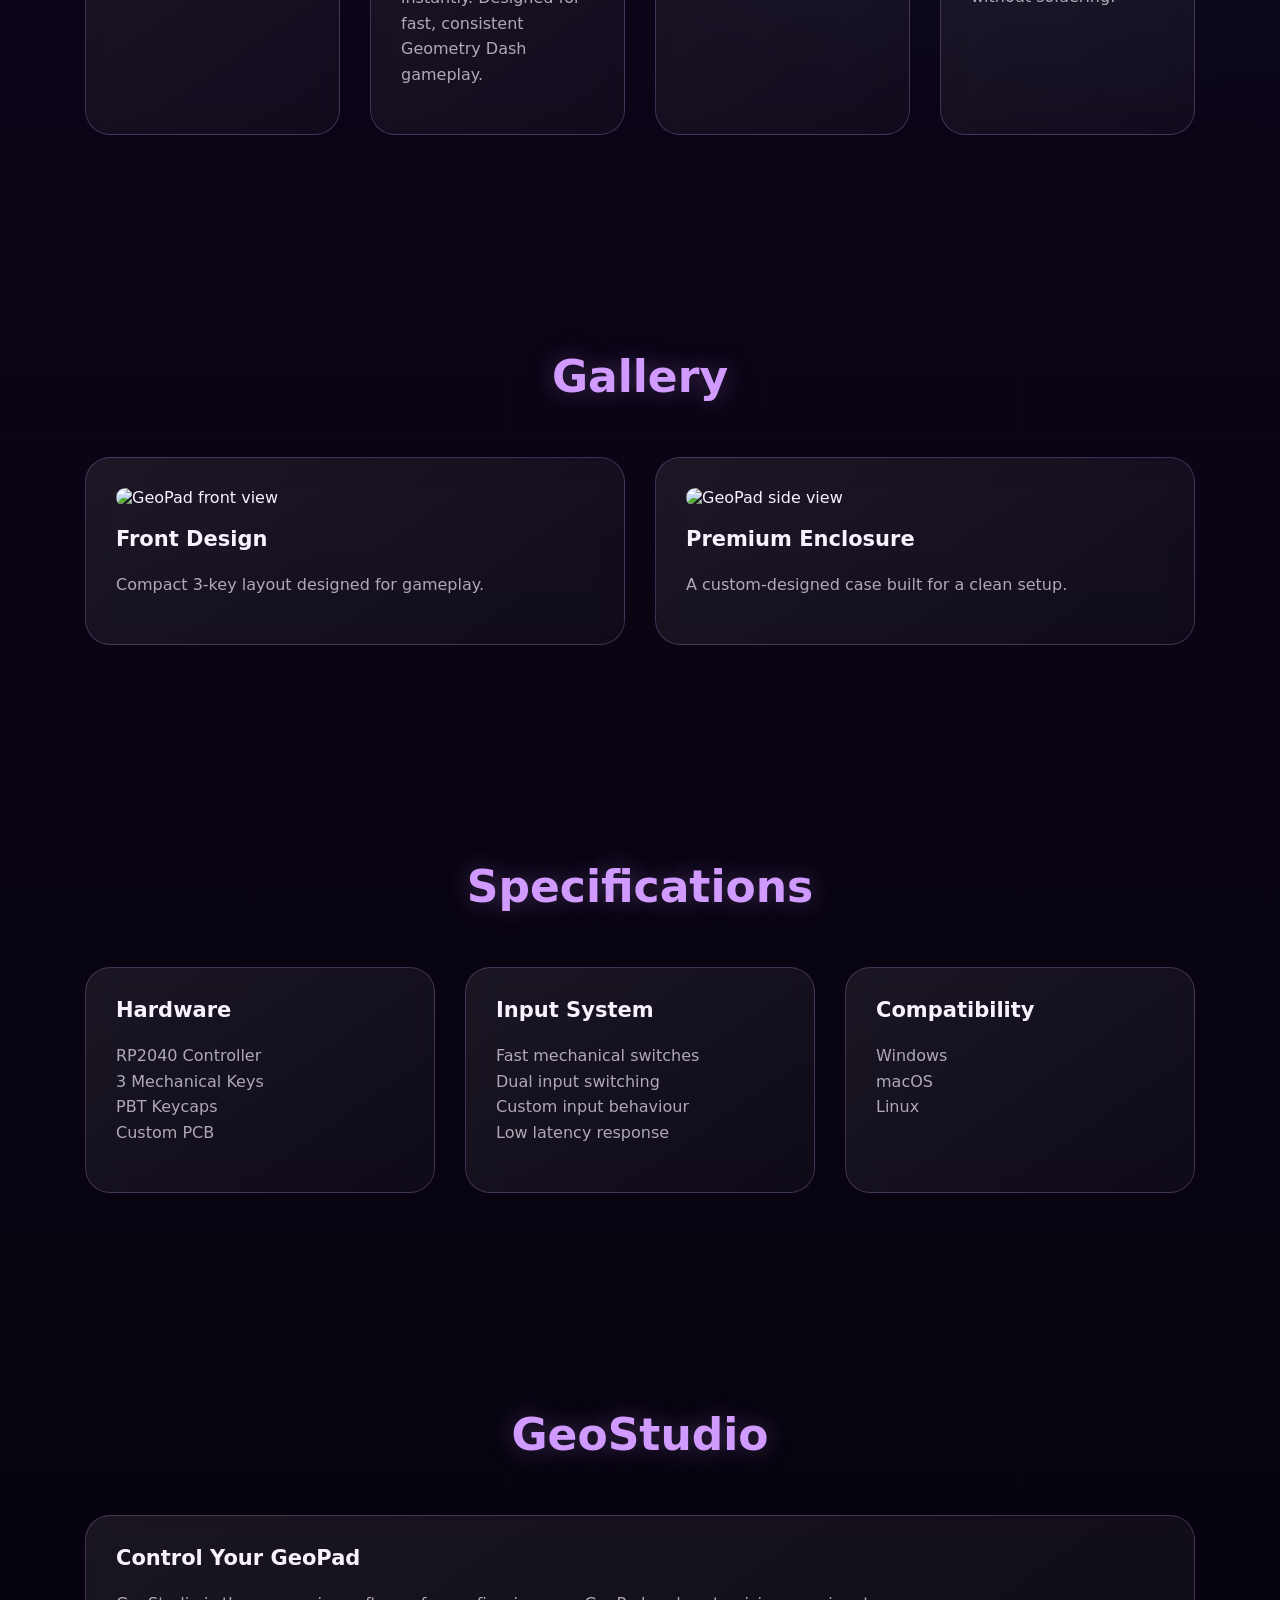
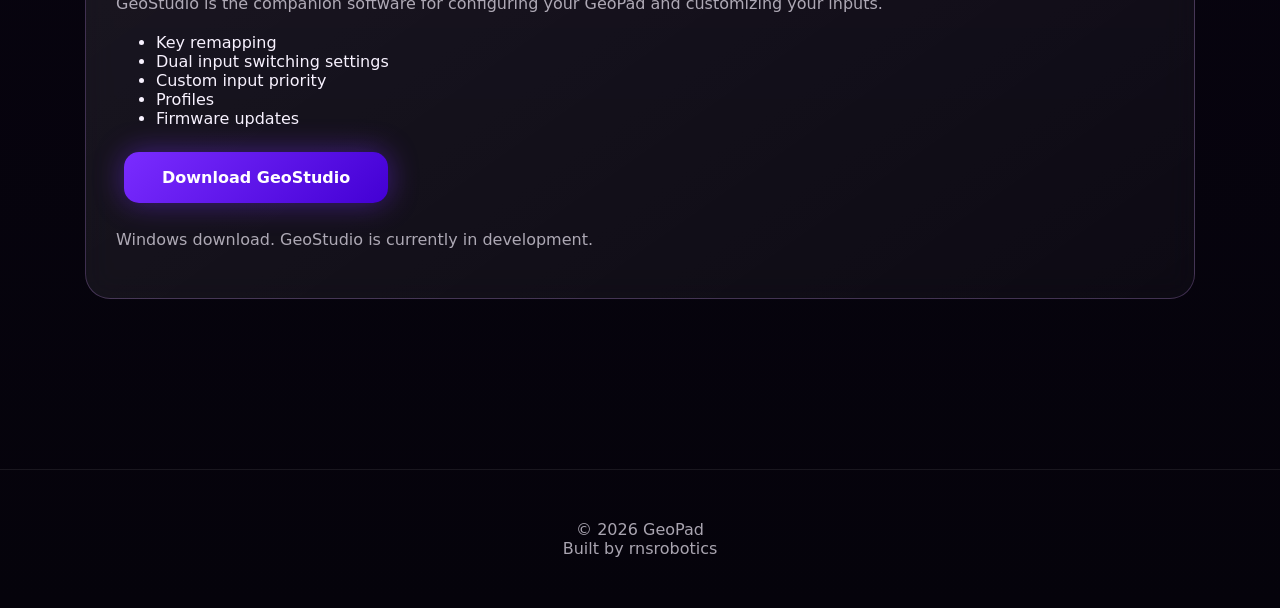
==== commit 899b2de3: "Update index.html" ====
--- a/index.html
+++ b/index.html
@@ -11,7 +11,6 @@
 <link rel="icon" type="image/png" href="logo.png">
 
 <link rel="stylesheet" href="style.css">
-
 
 <script type="module" src="https://unpkg.com/@google/model-viewer/dist/model-viewer.min.js"></script>
 
@@ -53,7 +52,6 @@
 <section class="hero">
 
 
-
 <div class="product-showcase">
 
 
@@ -112,6 +110,8 @@
 
 
 
+
+
 <div class="launch-offer">
 
 <strong>First 5 GeoPads: $5 OFF</strong>
@@ -129,8 +129,8 @@
 <p>
 
 The Geometry Dash controller built for precision.
-Fast mechanical inputs, dual-input switching,
-USB-C connectivity, and a compact design made for players who want better control.
+Fast mechanical inputs, advanced dual-input switching,
+and a compact design made for players who want better control.
 
 </p>
 
@@ -161,6 +161,10 @@
 
 
 </section>
+
+
+
+
 
 
 
@@ -196,6 +200,7 @@
 
 
 
+
 <div class="card">
 
 <h3>
@@ -204,11 +209,12 @@
 
 <p>
 
-Use multiple buttons for the same input with instant switching and customizable controls.
-
-</p>
-
-</div>
+Use two buttons for the same input and switch between them instantly. Designed for fast, consistent Geometry Dash gameplay.
+
+</p>
+
+</div>
+
 
 
 
@@ -221,28 +227,12 @@
 
 <p>
 
-A dedicated layout built around rhythm gameplay.
-
-</p>
-
-</div>
-
-
-
-
-<div class="card">
-
-<h3>
-🔌 USB-C Connection
-</h3>
-
-<p>
-
-Modern, reliable connection to your PC.
-
-</p>
-
-</div>
+A dedicated controller layout built around rhythm gameplay.
+
+</p>
+
+</div>
+
 
 
 
@@ -255,17 +245,18 @@
 
 <p>
 
-Swap out your own switches whenever you want.
-
-</p>
-
-</div>
-
-
-</div>
-
-
-</section><section class="section" id="gallery">
+Swap your switches whenever you want without soldering.
+
+</p>
+
+</div>
+
+
+</div>
+
+
+</section>
+<section class="section" id="gallery">
 
 
 <h2>
@@ -386,15 +377,16 @@
 <div class="card">
 
 <h3>
-Connection
-</h3>
-
-
-<p>
-
-USB-C<br>
-Low latency input<br>
-Plug and play
+Input System
+</h3>
+
+
+<p>
+
+Fast mechanical switches<br>
+Dual input switching<br>
+Custom input behaviour<br>
+Low latency response
 
 </p>
 
@@ -458,7 +450,7 @@
 
 <p>
 
-GeoStudio is the companion software for configuring your GeoPad.
+GeoStudio is the companion software for configuring your GeoPad and customizing your inputs.
 
 </p>
 
@@ -467,7 +459,9 @@
 
 <li>Key remapping</li>
 
-<li>Dual input settings</li>
+<li>Dual input switching settings</li>
+
+<li>Custom input priority</li>
 
 <li>Profiles</li>
 
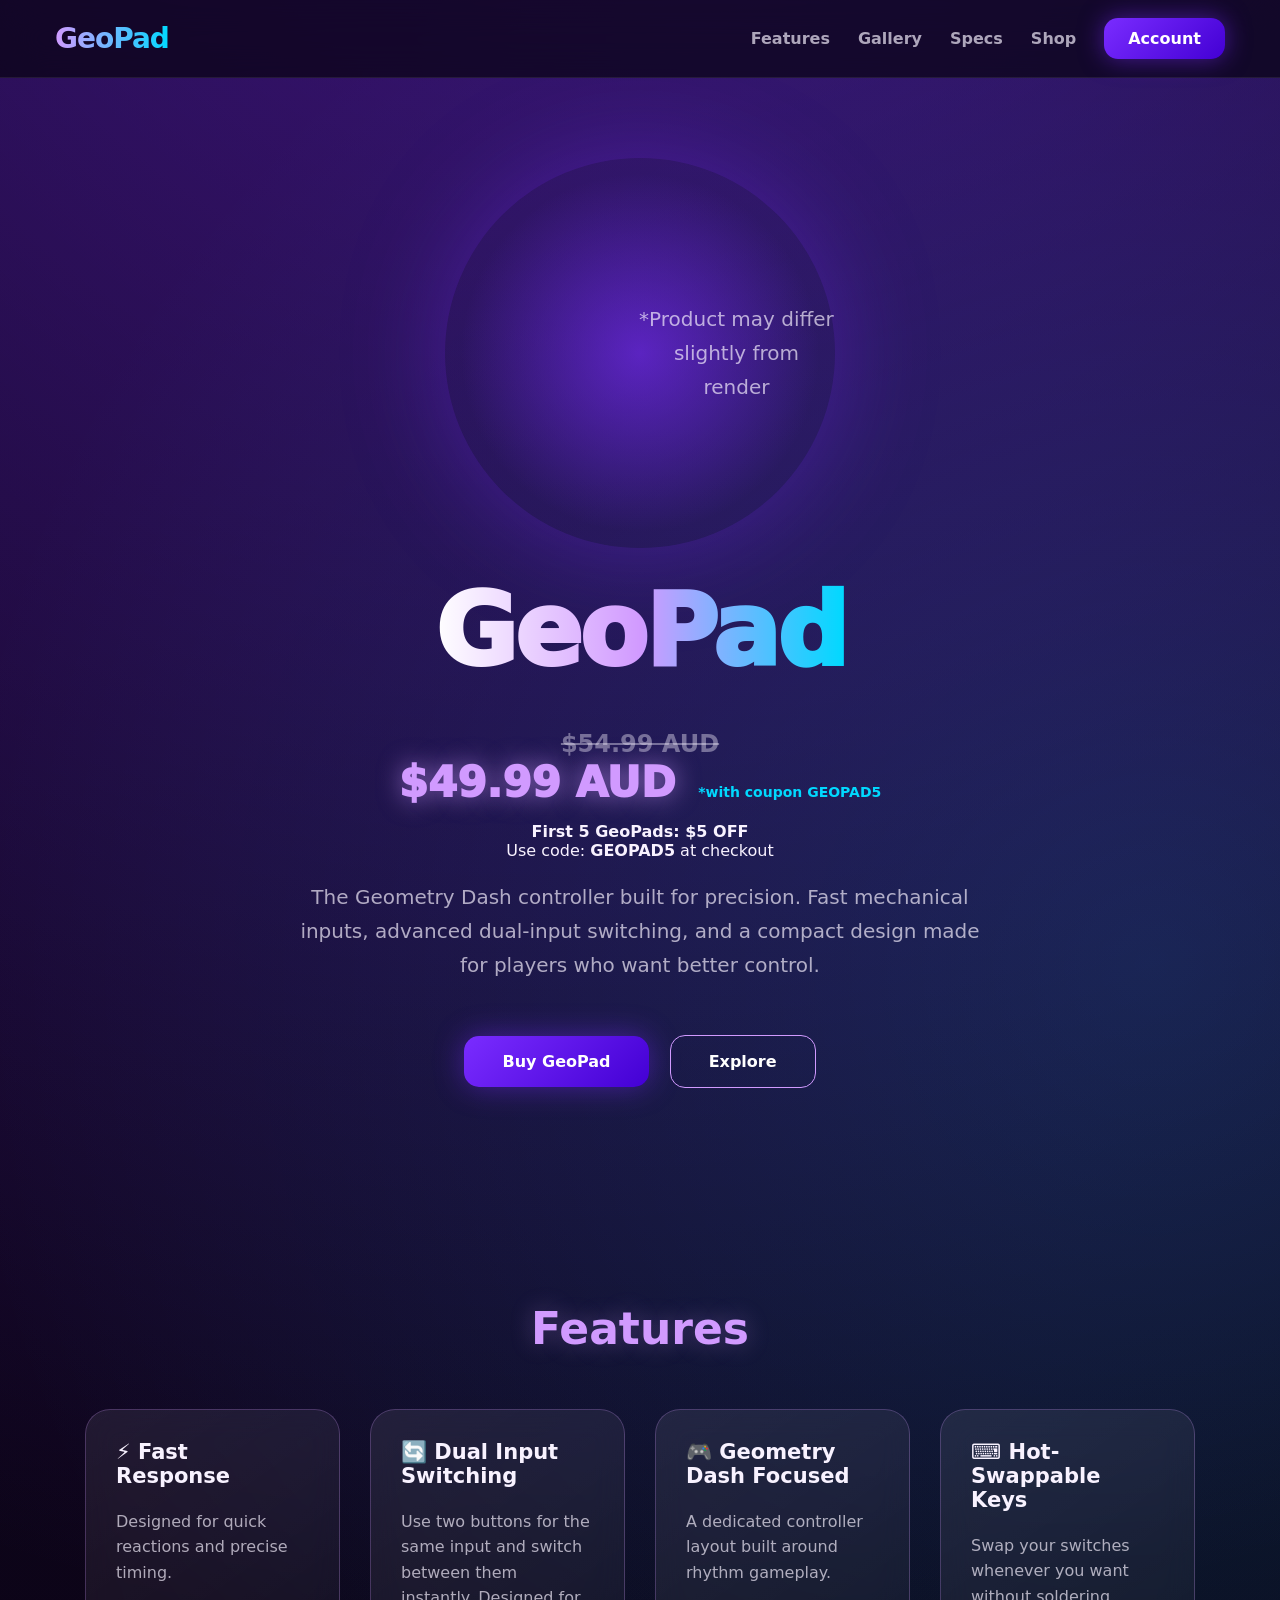
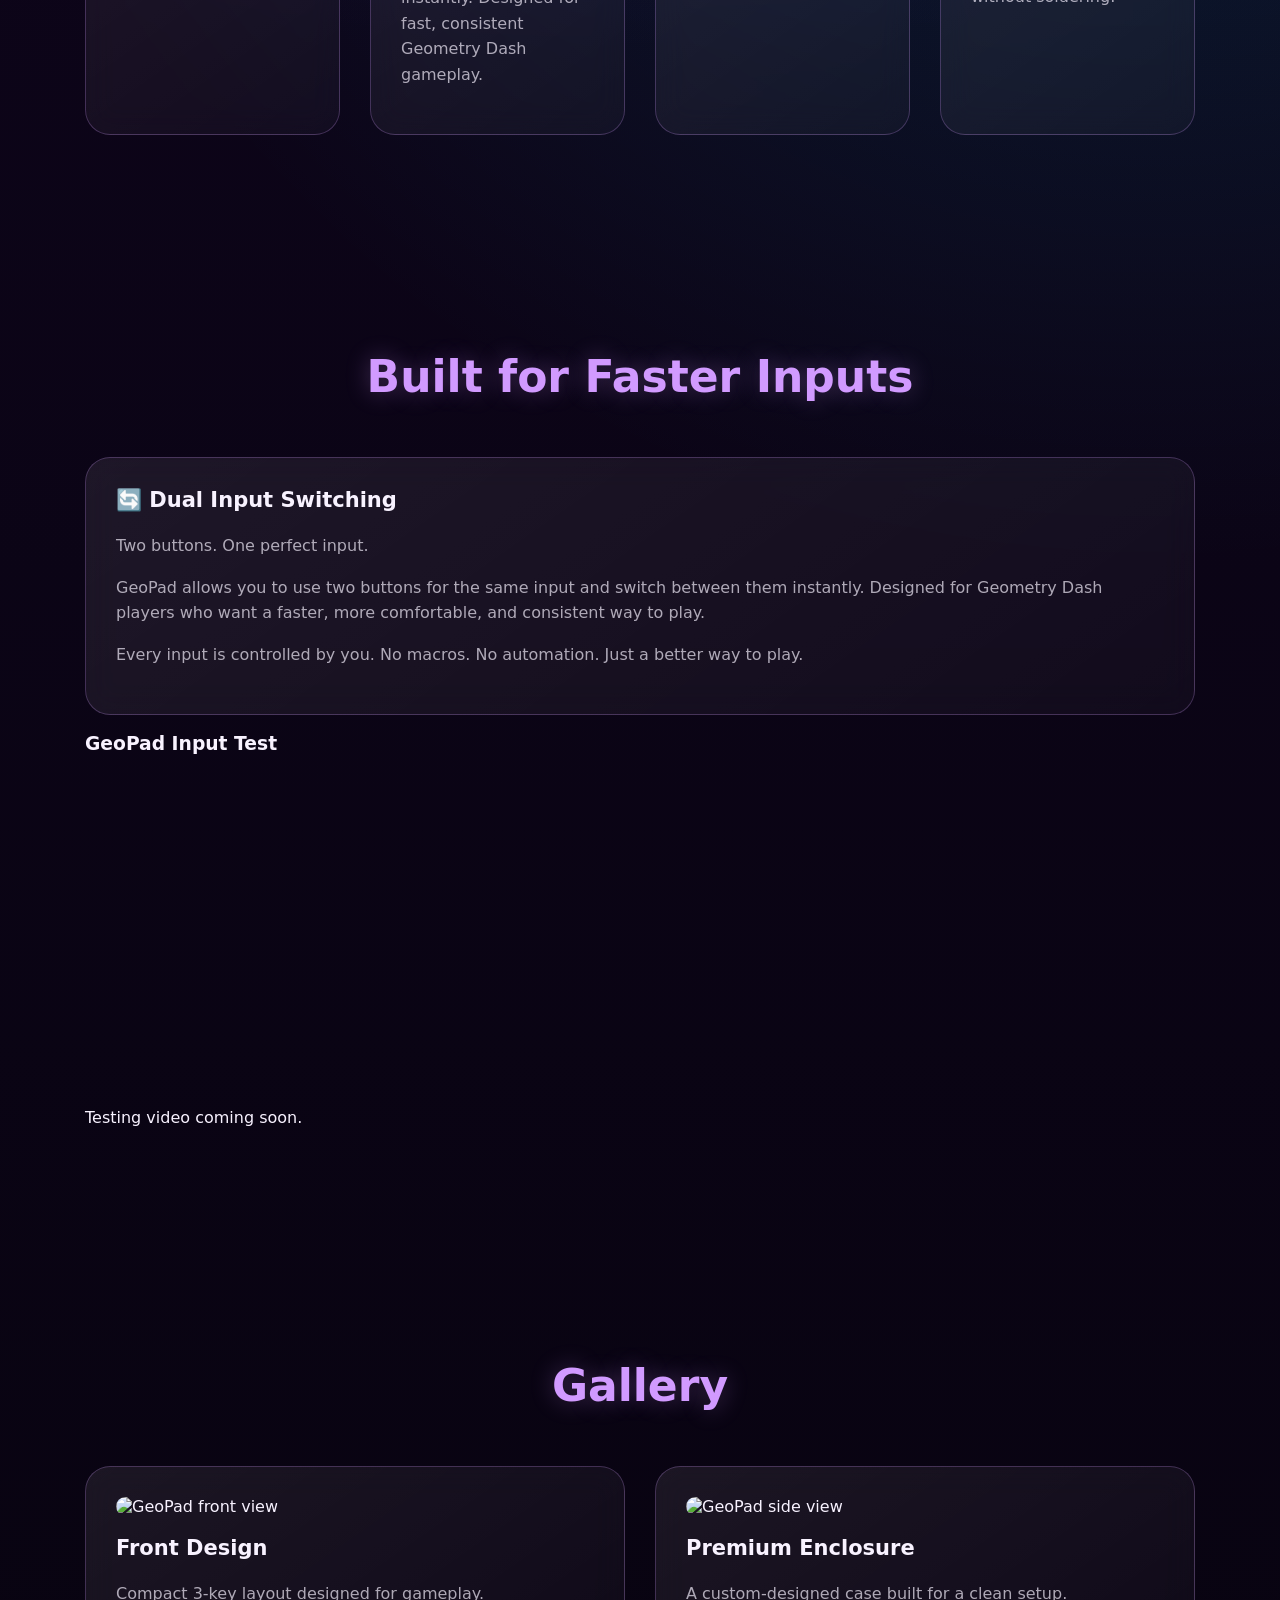
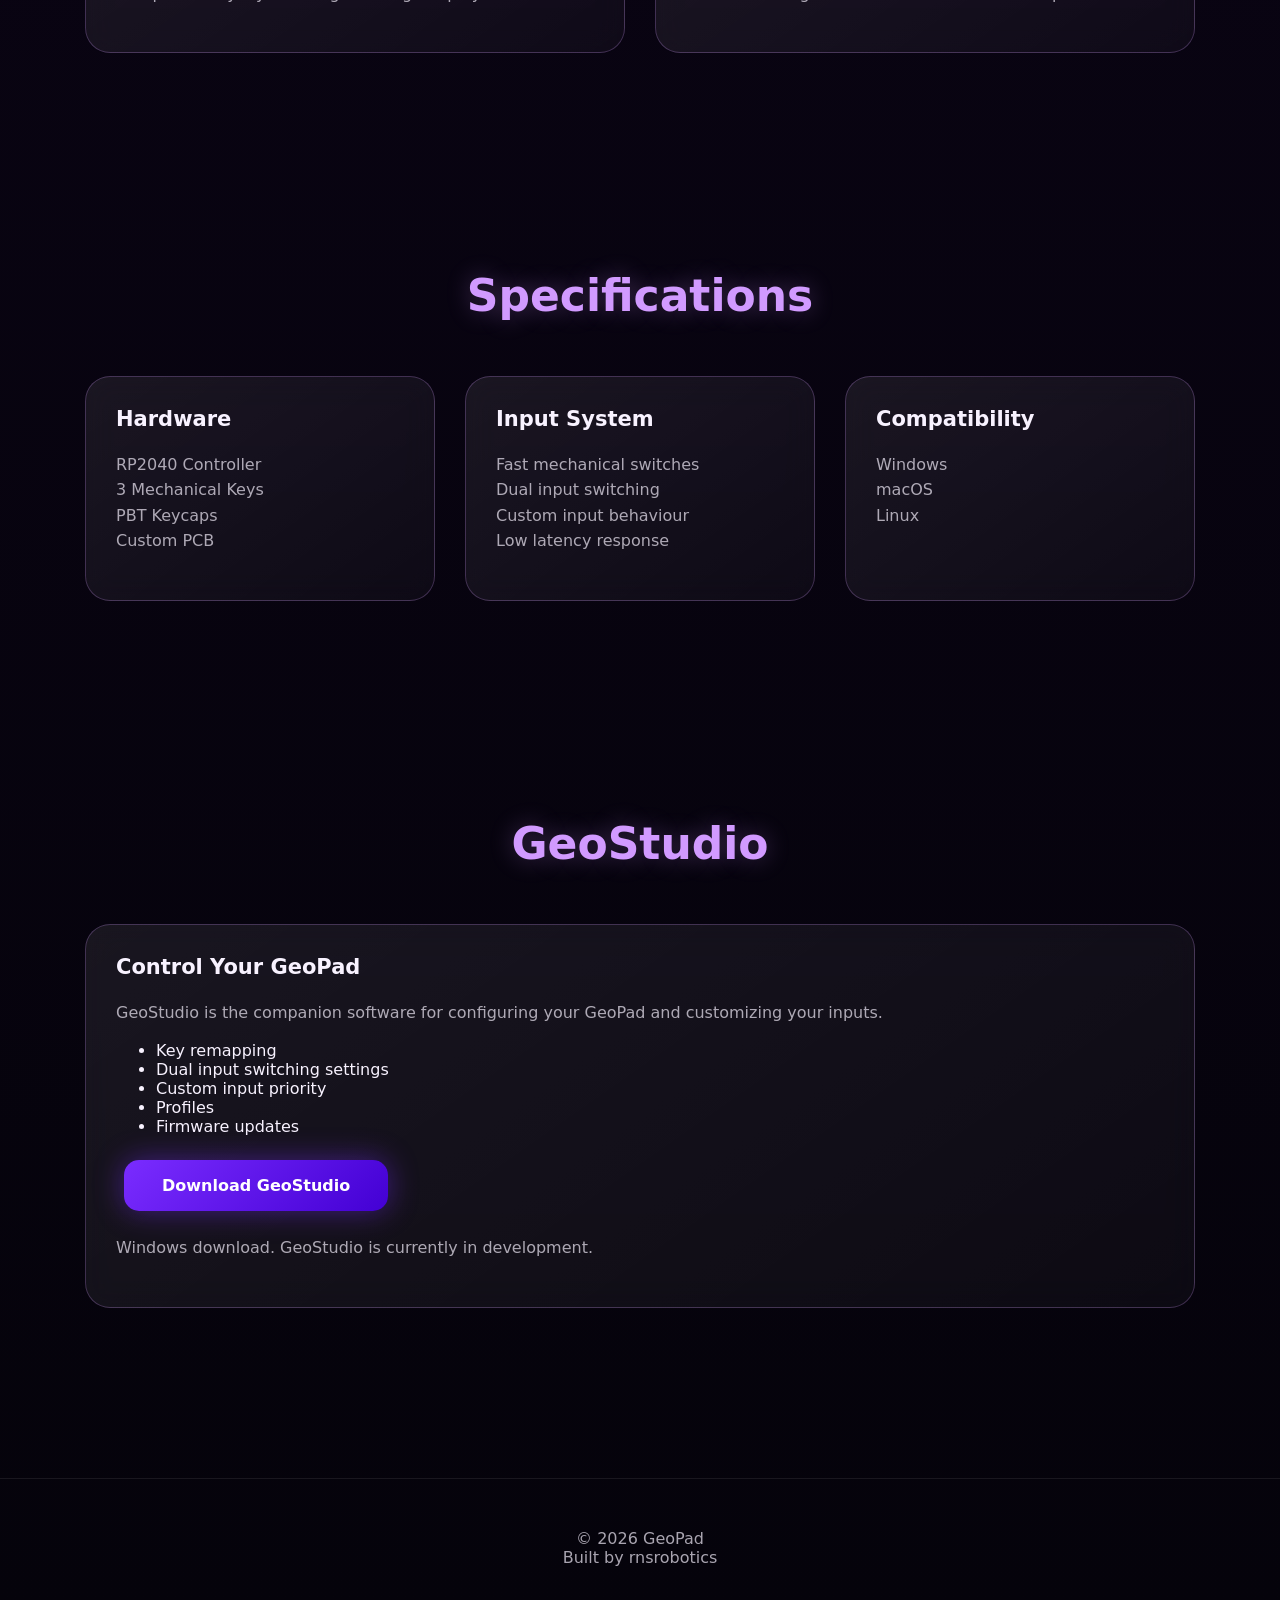
==== commit f09ebd6b: "Update index.html" ====
--- a/index.html
+++ b/index.html
@@ -256,6 +256,98 @@
 
 
 </section>
+<section class="section dual-input-section">
+
+
+<h2>
+Built for Faster Inputs
+</h2>
+
+
+
+<div class="card">
+
+
+<h3>
+🔄 Dual Input Switching
+</h3>
+
+
+<p>
+
+Two buttons. One perfect input.
+
+</p>
+
+
+<p>
+
+GeoPad allows you to use two buttons for the same input and switch between them instantly.
+
+Designed for Geometry Dash players who want a faster, more comfortable, and consistent way to play.
+
+</p>
+
+
+<p>
+
+Every input is controlled by you. No macros. No automation. Just a better way to play.
+
+</p>
+
+
+</div>
+
+
+
+
+
+<div class="video-container">
+
+
+<h3>
+GeoPad Input Test
+</h3>
+
+
+<iframe
+
+width="560"
+
+height="315"
+
+src=""
+
+title="GeoPad Input Test"
+
+frameborder="0"
+
+allowfullscreen>
+
+</iframe>
+
+
+<p class="video-note">
+
+Testing video coming soon.
+
+</p>
+
+
+</div>
+
+
+
+</section>
+
+
+
+
+
+
+
+
+
 <section class="section" id="gallery">
 
 
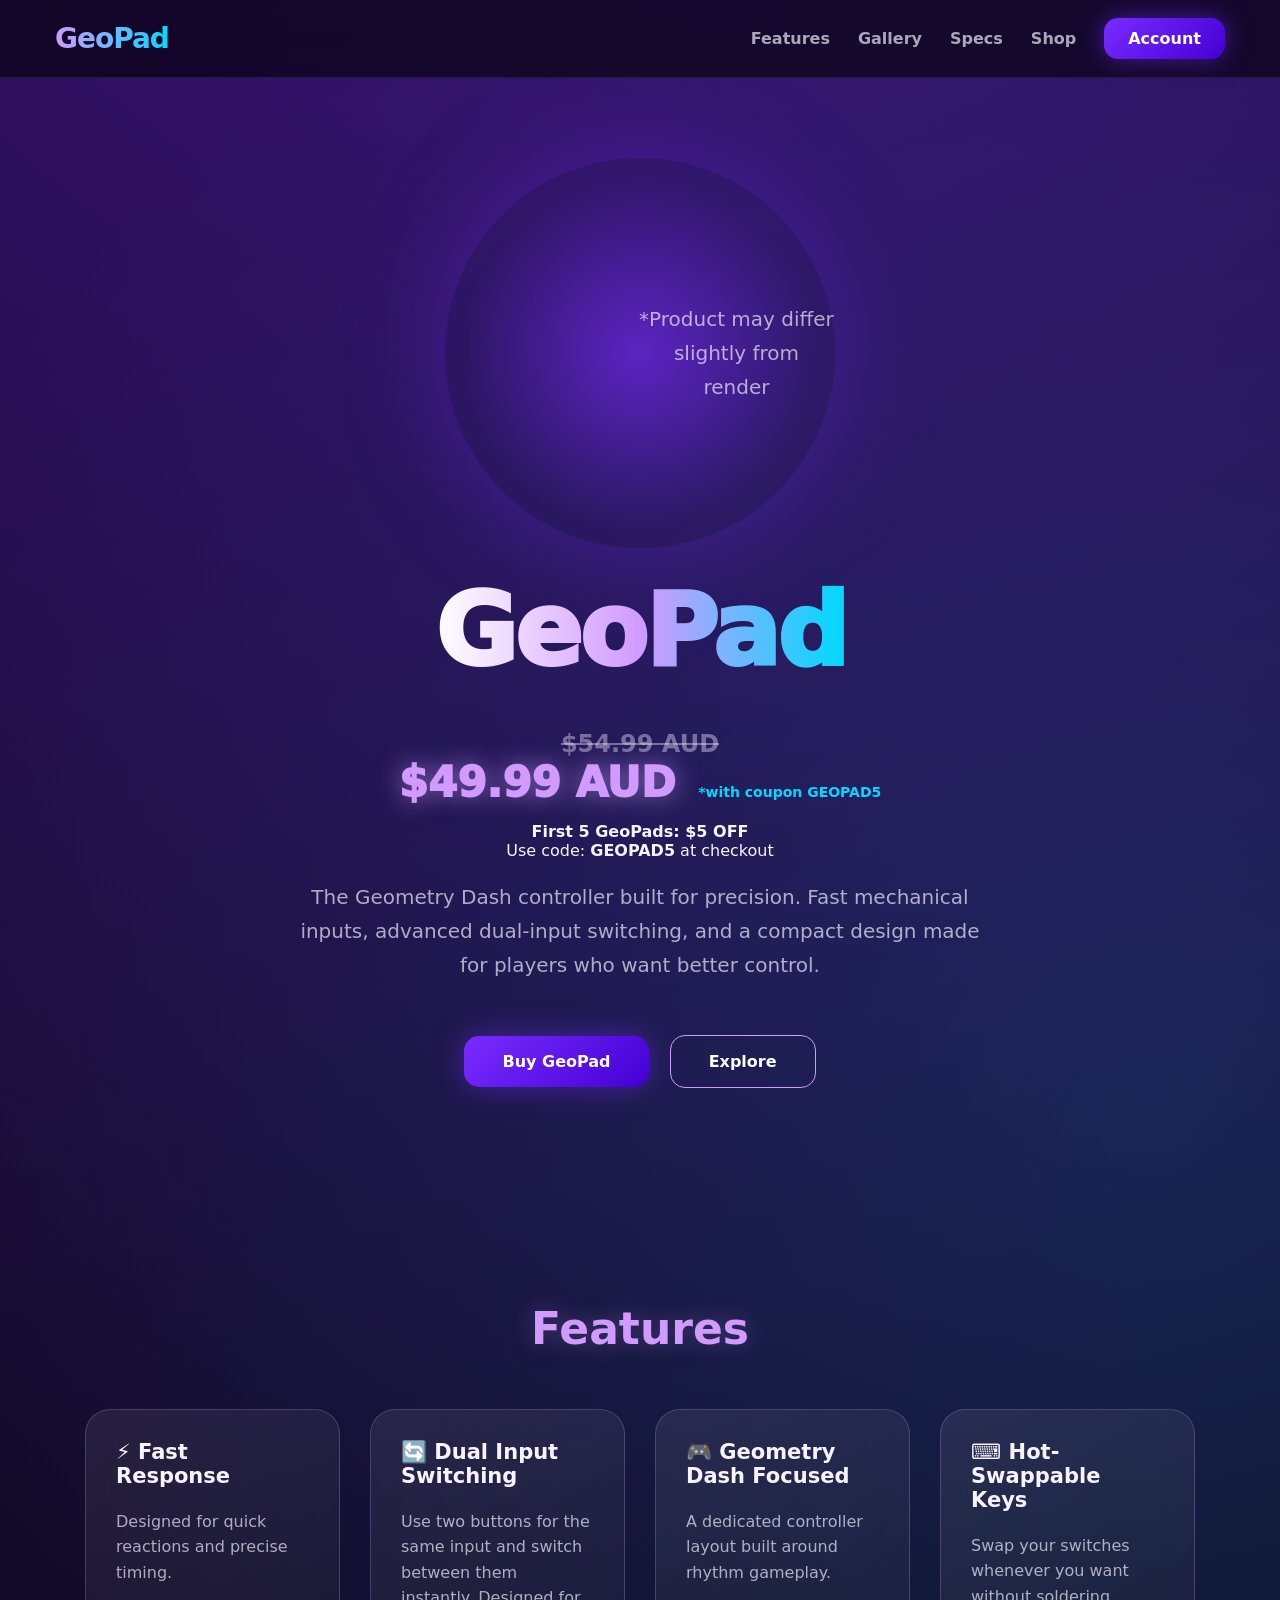
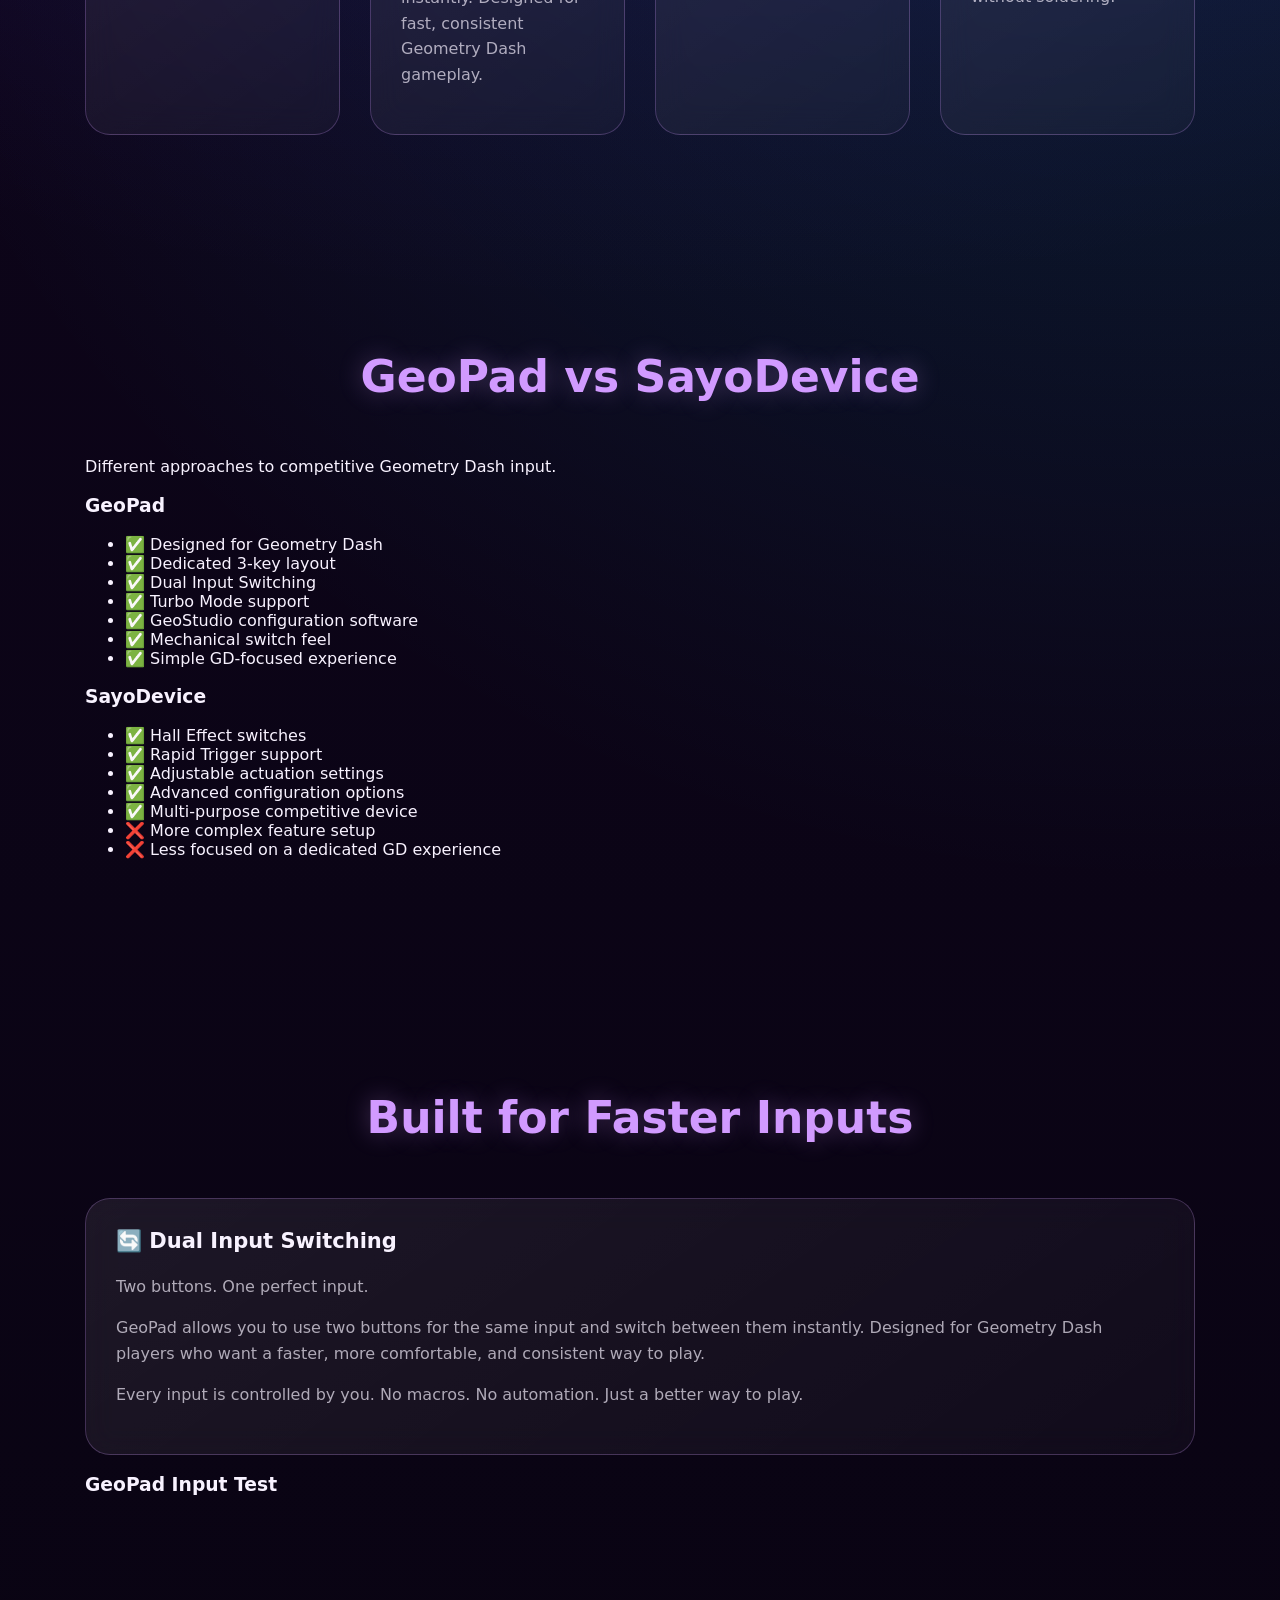
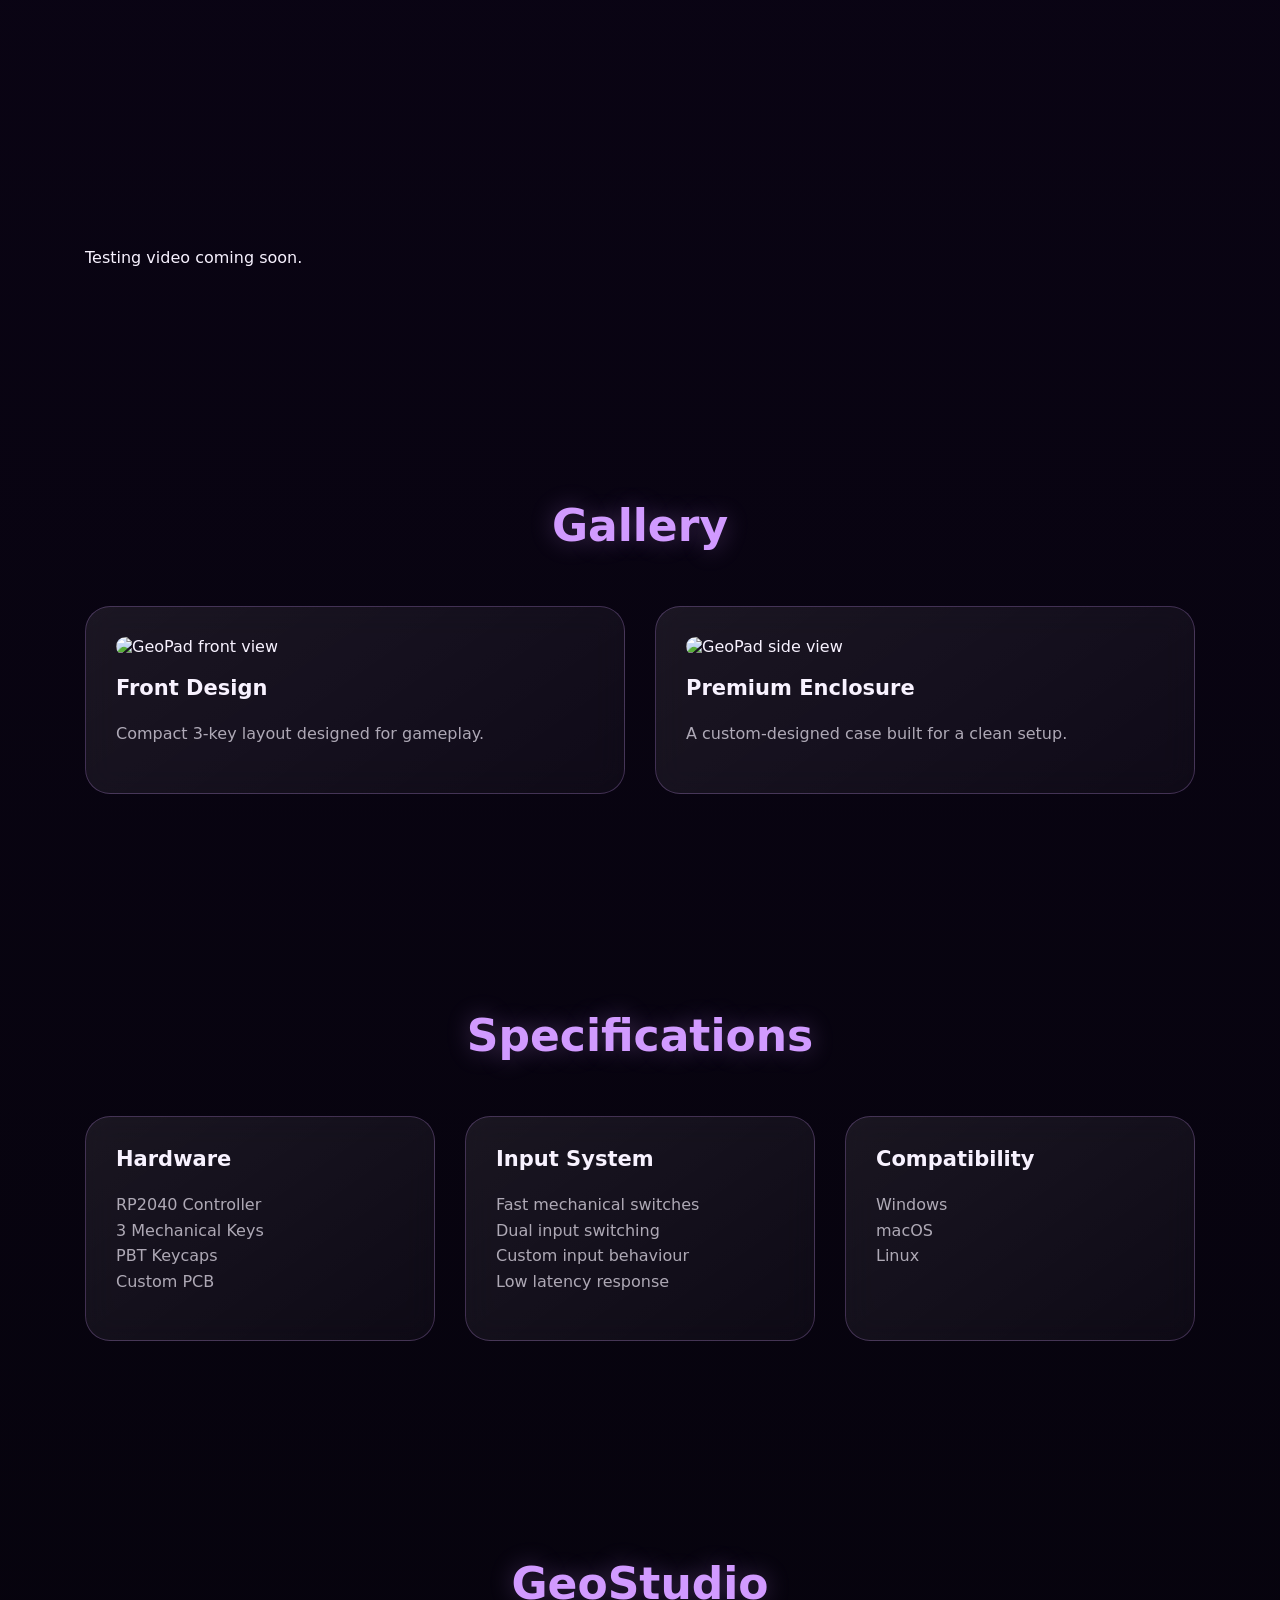
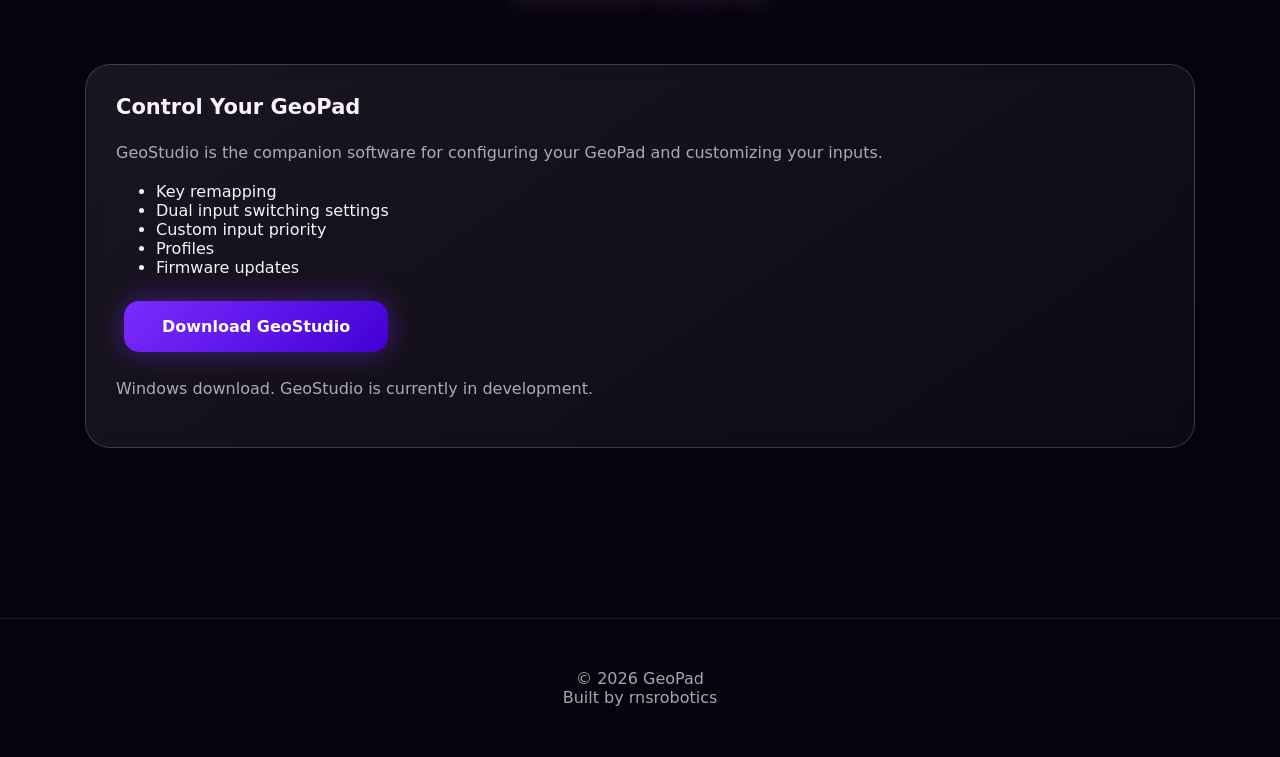
==== commit 62f04934: "Update index.html" ====
--- a/index.html
+++ b/index.html
@@ -90,6 +90,7 @@
 
 
 
+
 <div class="price">
 
 <span class="old-price">
@@ -256,6 +257,118 @@
 
 
 </section>
+
+
+
+
+
+
+
+
+<section class="section comparison-section">
+
+
+<h2>
+GeoPad vs SayoDevice
+</h2>
+
+
+<p class="comparison-intro">
+
+Different approaches to competitive Geometry Dash input.
+
+</p>
+
+
+
+
+<div class="comparison-table">
+
+
+
+<div class="comparison-card">
+
+
+<h3>
+GeoPad
+</h3>
+
+
+
+<ul>
+
+
+<li>✅ Designed for Geometry Dash</li>
+
+<li>✅ Dedicated 3-key layout</li>
+
+<li>✅ Dual Input Switching</li>
+
+<li>✅ Turbo Mode support</li>
+
+<li>✅ GeoStudio configuration software</li>
+
+<li>✅ Mechanical switch feel</li>
+
+<li>✅ Simple GD-focused experience</li>
+
+
+</ul>
+
+
+</div>
+
+
+
+
+
+<div class="comparison-card">
+
+
+<h3>
+SayoDevice
+</h3>
+
+
+
+<ul>
+
+
+<li>✅ Hall Effect switches</li>
+
+<li>✅ Rapid Trigger support</li>
+
+<li>✅ Adjustable actuation settings</li>
+
+<li>✅ Advanced configuration options</li>
+
+<li>✅ Multi-purpose competitive device</li>
+
+<li>❌ More complex feature setup</li>
+
+<li>❌ Less focused on a dedicated GD experience</li>
+
+
+</ul>
+
+
+</div>
+
+
+
+</div>
+
+
+
+</section>
+
+
+
+
+
+
+
+
 <section class="section dual-input-section">
 
 
@@ -296,13 +409,7 @@
 </p>
 
 
-</div>
-
-
-
-
-
-<div class="video-container">
+</div><div class="video-container">
 
 
 <h3>
@@ -360,7 +467,9 @@
 <div class="grid">
 
 
-<div class="card">
+
+<div class="card">
+
 
 
 <img
@@ -372,6 +481,7 @@
 alt="GeoPad front view">
 
 
+
 <h3>
 Front Design
 </h3>
@@ -390,7 +500,11 @@
 
 
 
-<div class="card">
+
+
+
+<div class="card">
+
 
 
 <img
@@ -400,6 +514,7 @@
 class="product-image"
 
 alt="GeoPad side view">
+
 
 
 <h3>
@@ -440,14 +555,18 @@
 
 
 
+
 <div class="grid">
 
 
-<div class="card">
+
+<div class="card">
+
 
 <h3>
 Hardware
 </h3>
+
 
 
 <p>
@@ -466,11 +585,16 @@
 
 
 
-<div class="card">
+
+
+
+<div class="card">
+
 
 <h3>
 Input System
 </h3>
+
 
 
 <p>
@@ -489,11 +613,16 @@
 
 
 
-<div class="card">
+
+
+
+<div class="card">
+
 
 <h3>
 Compatibility
 </h3>
+
 
 
 <p>
@@ -534,12 +663,14 @@
 <div class="card">
 
 
+
 <h3>
 Control Your GeoPad
 </h3>
 
 
 
+
 <p>
 
 GeoStudio is the companion software for configuring your GeoPad and customizing your inputs.
@@ -547,8 +678,11 @@
 </p>
 
 
+
+
 <ul>
 
+
 <li>Key remapping</li>
 
 <li>Dual input switching settings</li>
@@ -559,10 +693,13 @@
 
 <li>Firmware updates</li>
 
+
 </ul>
 
 
 
+
+
 <a class="btn" href="GeoStudioSetup.exe" download>
 
 Download GeoStudio
@@ -570,6 +707,8 @@
 </a>
 
 
+
+
 <p class="software-note">
 
 Windows download. GeoStudio is currently in development.
@@ -578,6 +717,7 @@
 
 
 
+
 </div>
 
 
@@ -609,6 +749,7 @@
 
 
 
+
 <script src="script.js"></script>
 
 
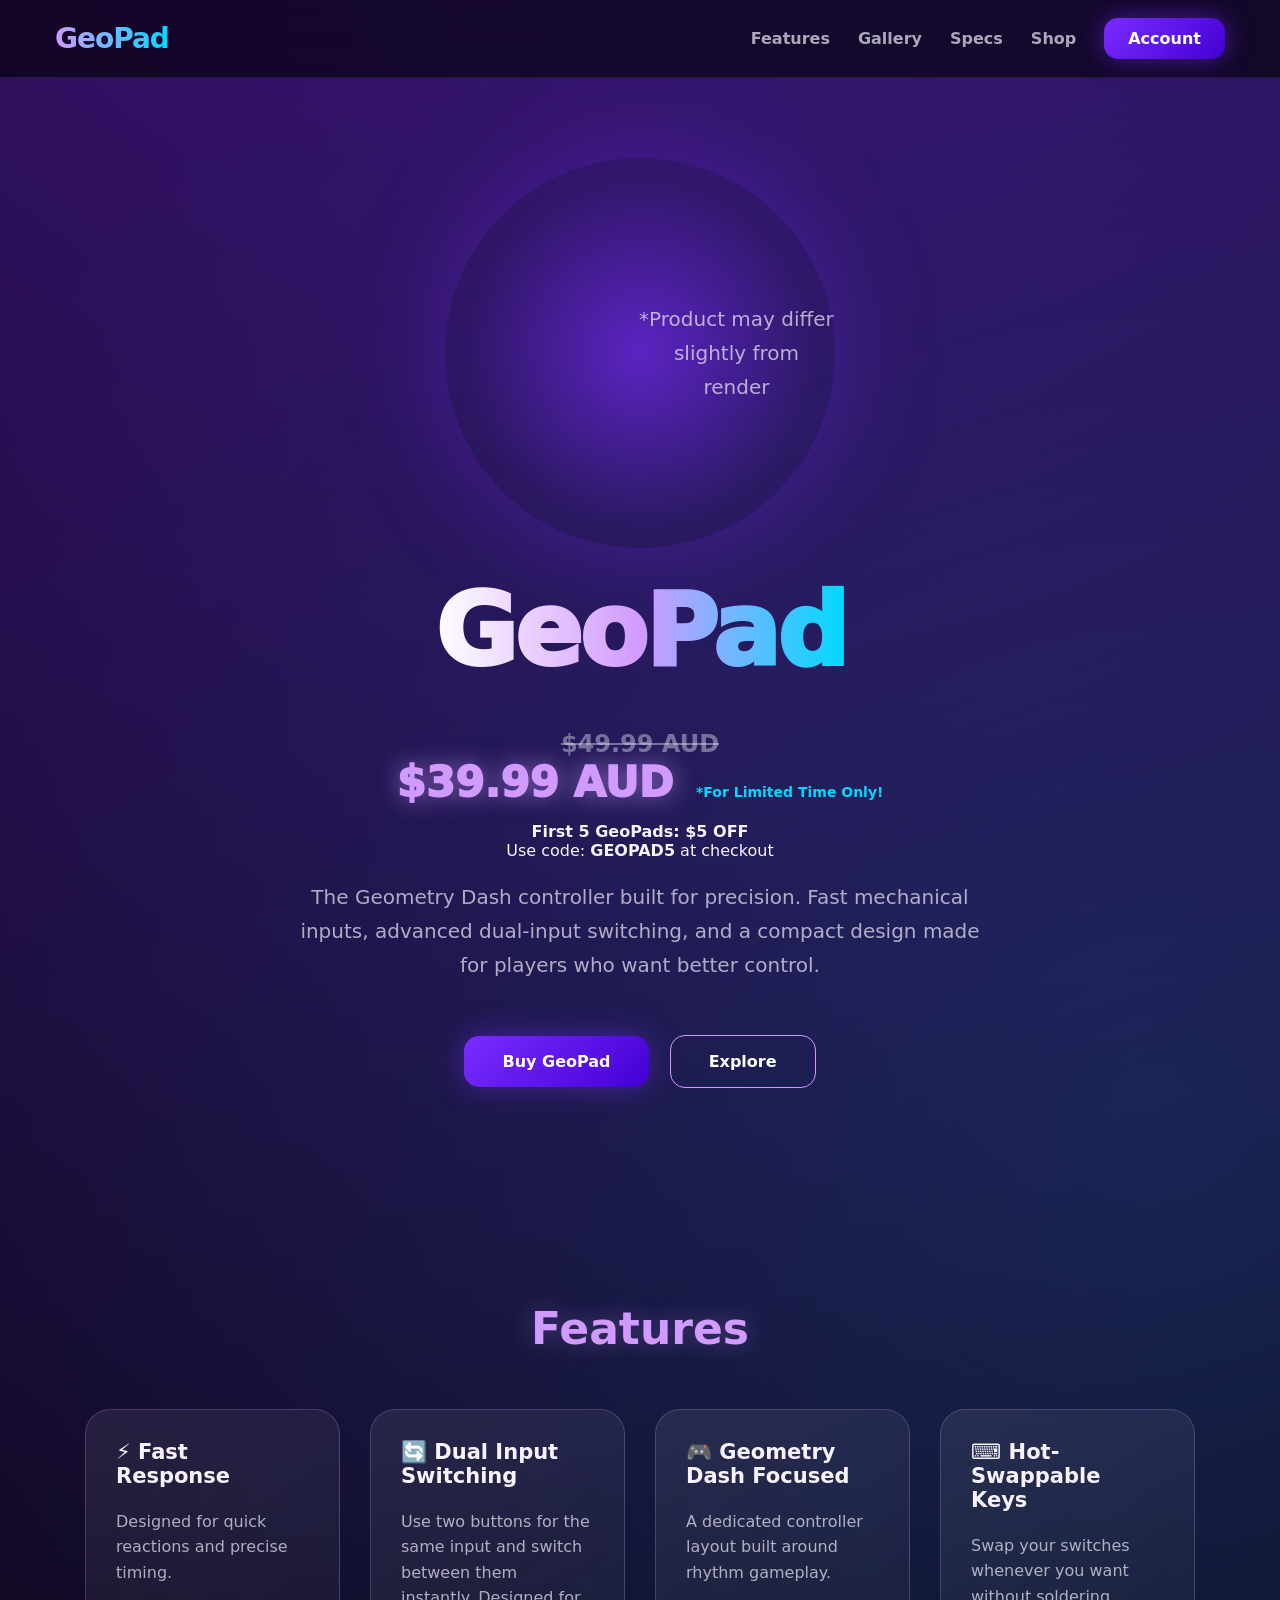
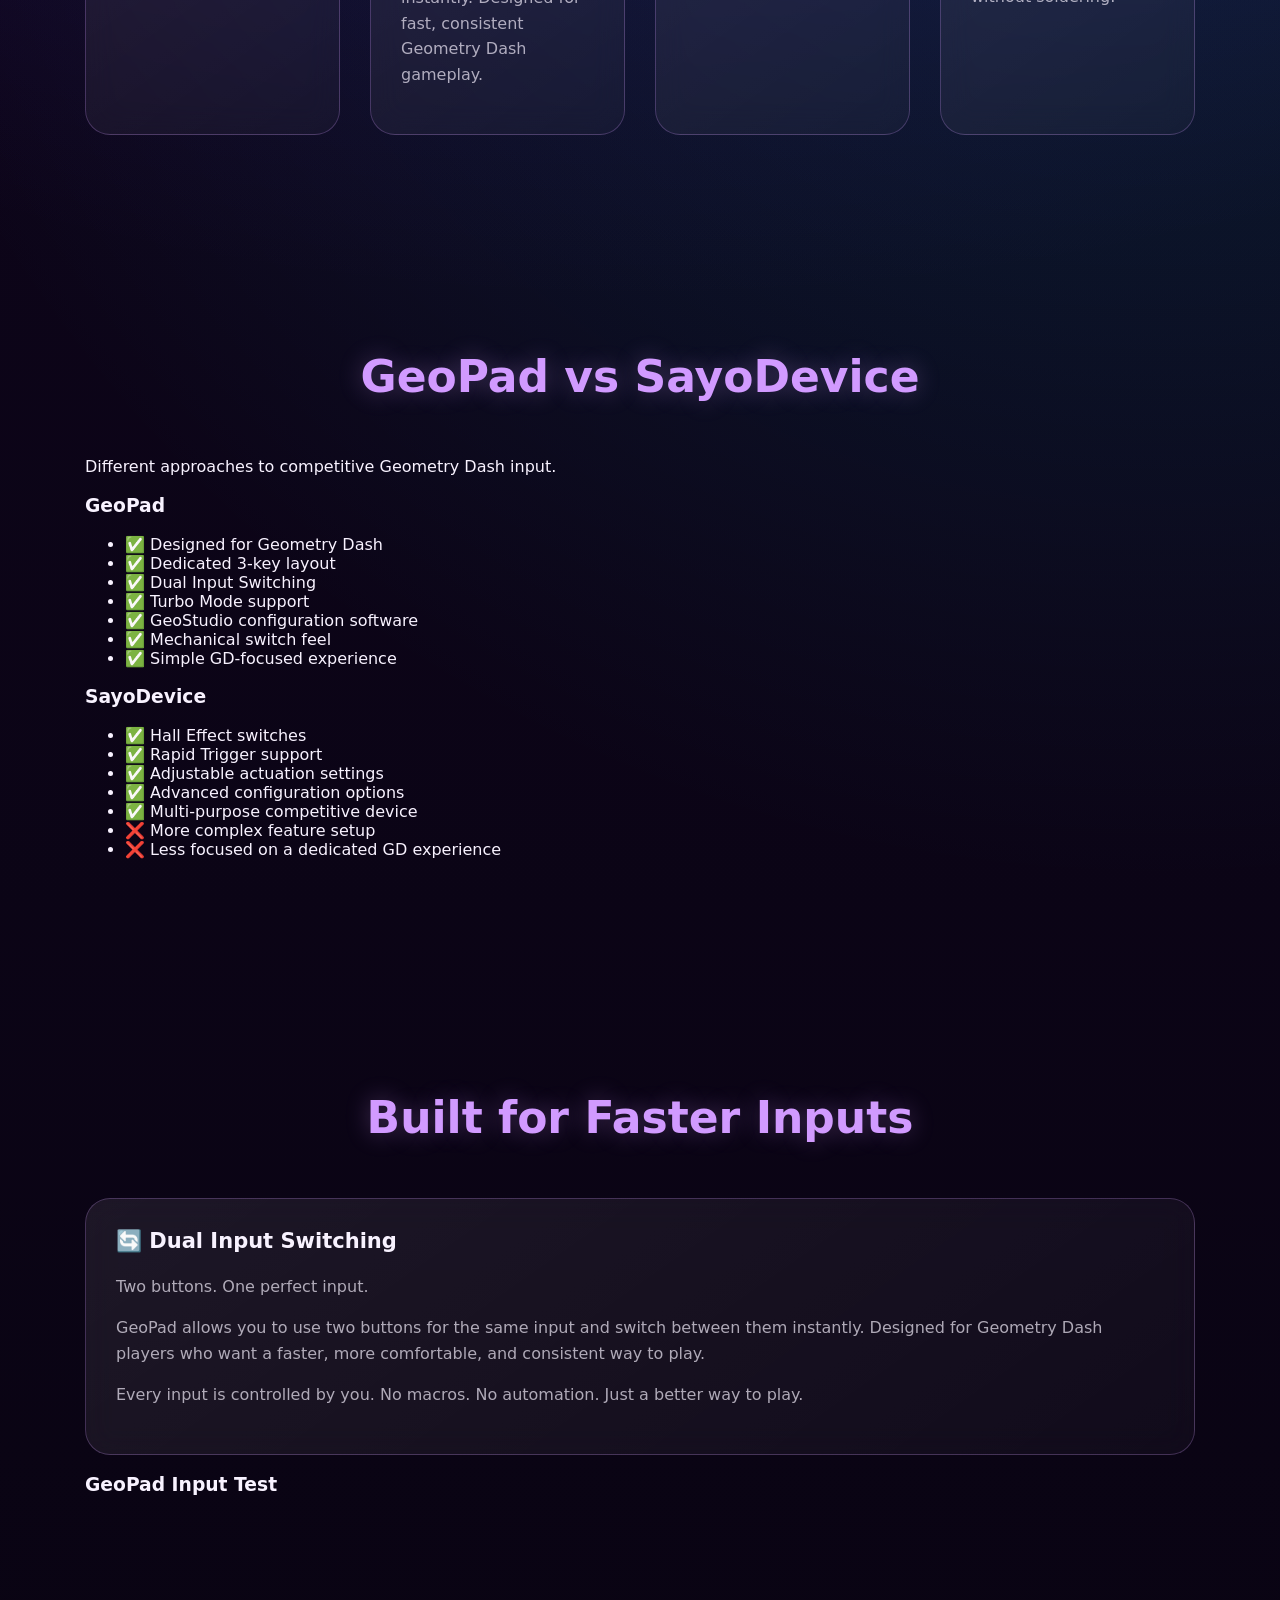
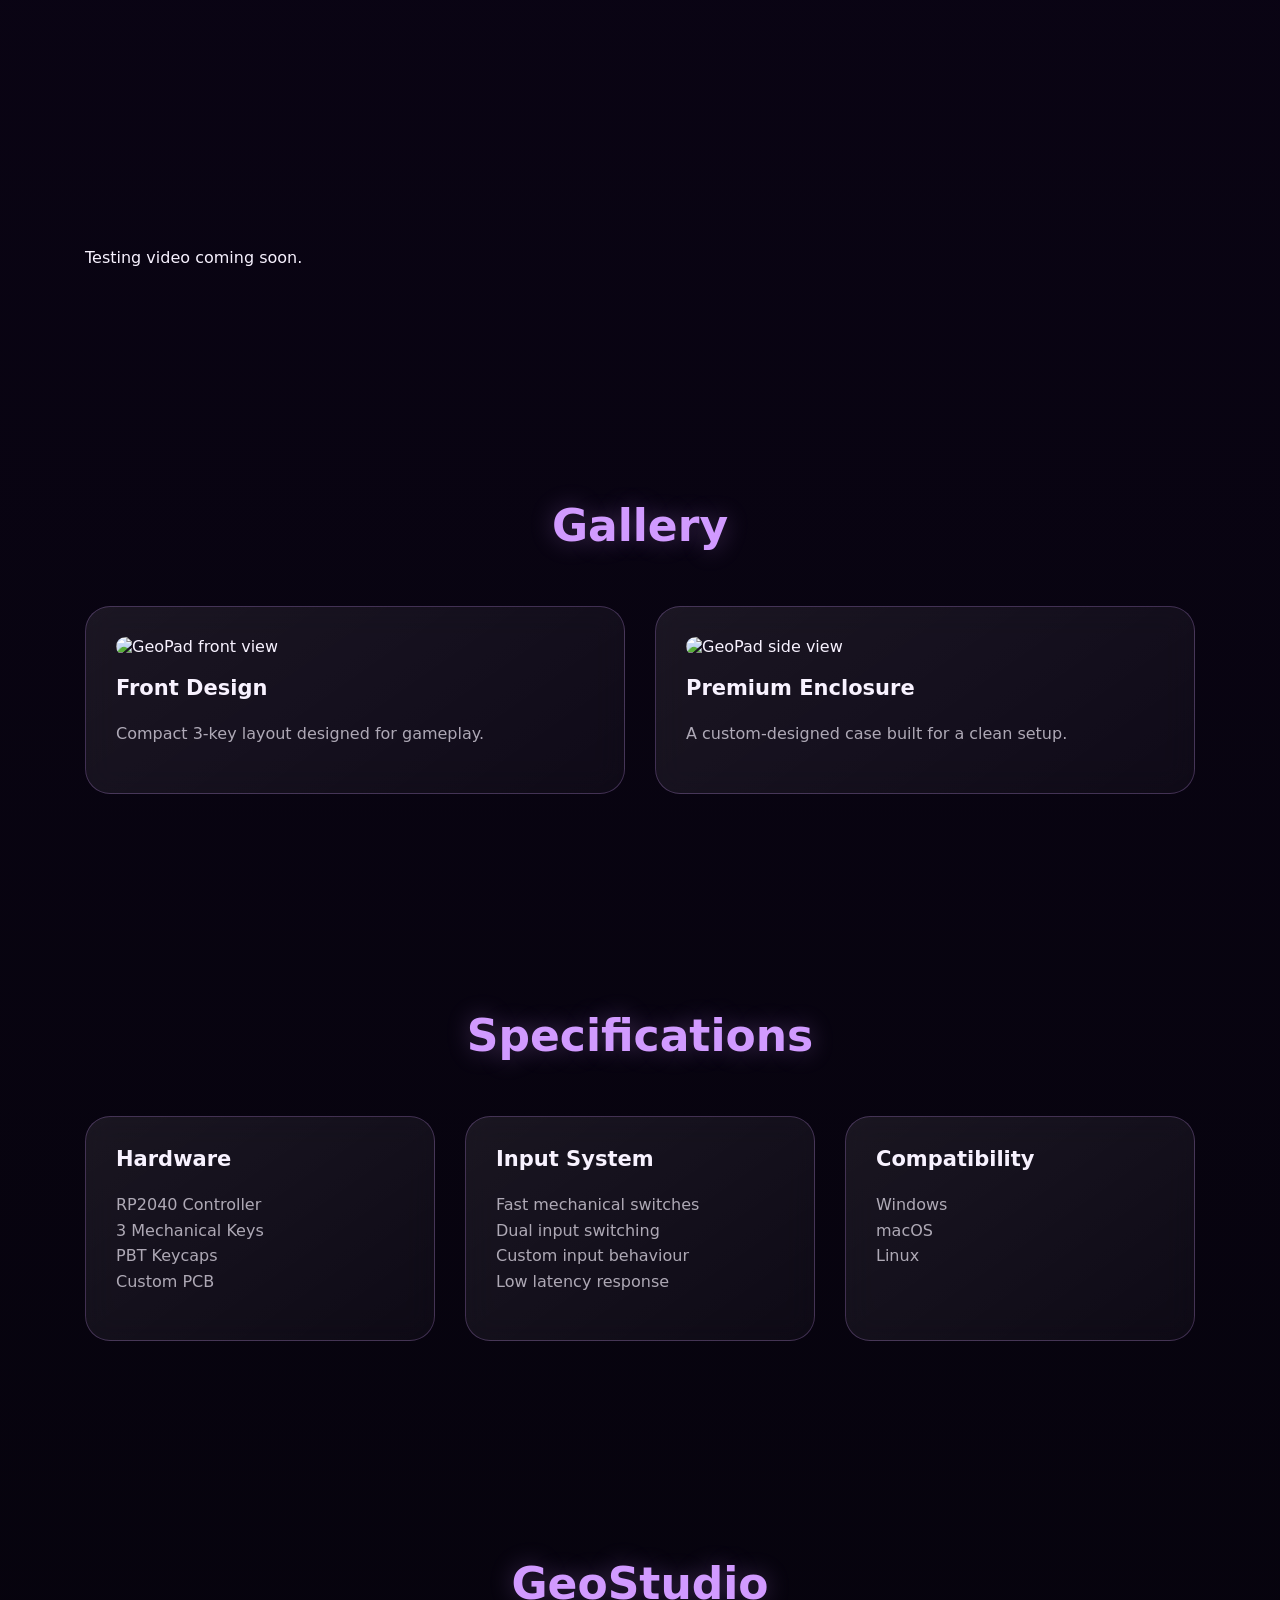
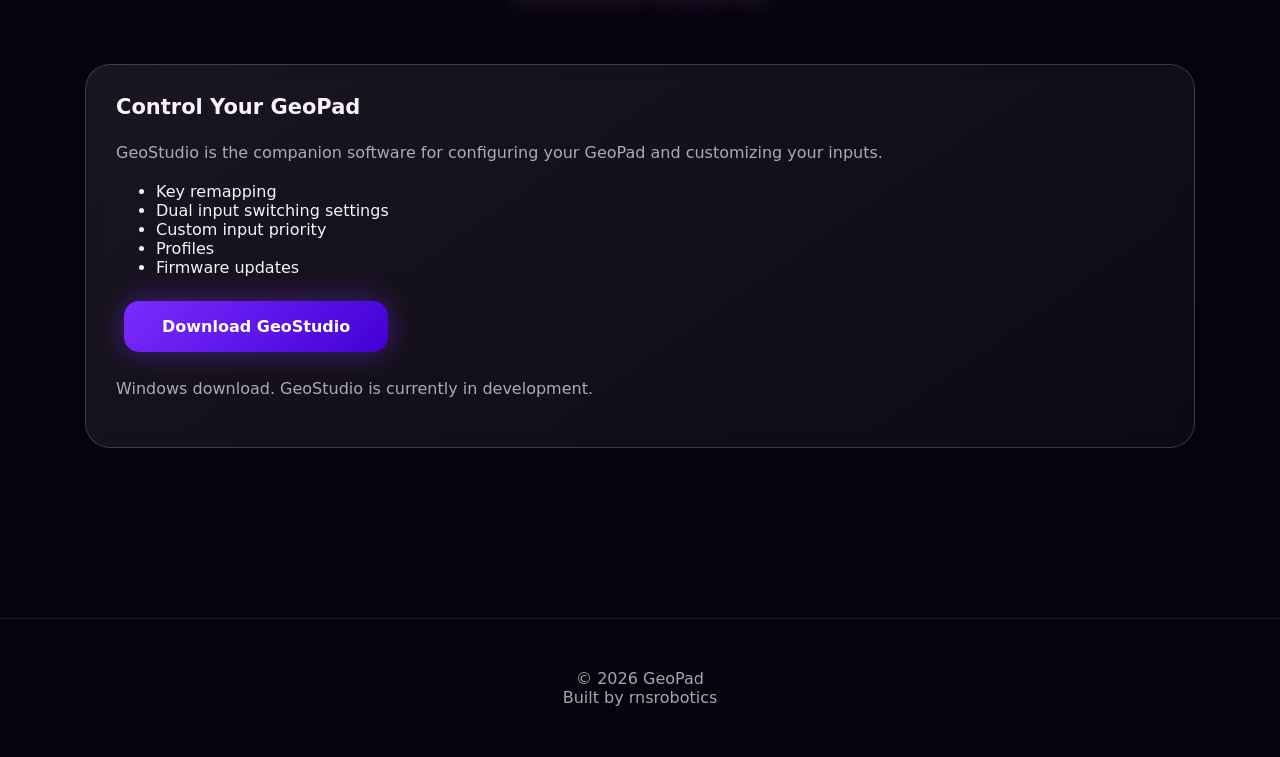
==== commit 7a0cb7f6: "Update index.html" ====
--- a/index.html
+++ b/index.html
@@ -94,17 +94,17 @@
 <div class="price">
 
 <span class="old-price">
-$54.99 AUD
-</span>
-
-<br>
-
-<span class="sale-price">
 $49.99 AUD
 </span>
 
+<br>
+
+<span class="sale-price">
+$39.99 AUD
+</span>
+
 <span class="coupon-text">
-*with coupon GEOPAD5
+*For Limited Time Only!
 </span>
 
 </div>
--- a/style.css
+++ b/style.css
@@ -397,7 +397,10 @@
     line-height:1.7;
 
 
-}/* PRICE */
+}
+
+
+/* PRICE */
 
 
 .price {
@@ -453,12 +456,7 @@
     margin-left:8px;
 
 
-}
-
-
-
-
-/* BUTTONS */
+}/* BUTTONS */
 
 
 .buttons {
@@ -552,6 +550,8 @@
 
 
 
+
+
 /* 3D MODEL */
 
 
@@ -601,6 +601,7 @@
 
     animation:
 
+
     float 4s infinite ease-in-out;
 
 
@@ -629,6 +630,7 @@
 
         transform:
 
+
         translateY(-18px);
 
 
@@ -640,6 +642,9 @@
 
 
 
+
+
+
 /* SECTIONS */
 
 
@@ -686,6 +691,8 @@
 
 
 
+
+
 /* GRIDS */
 
 
@@ -715,6 +722,8 @@
 
 
 
+
+
 /* CARDS */
 
 
@@ -813,6 +822,8 @@
 
 
 
+
+
 /* PRODUCT IMAGES */
 
 
@@ -849,6 +860,9 @@
 
 
 
+
+
+
 /* ACCOUNT / ORDER CARDS */
 
 
@@ -998,6 +1012,8 @@
 
 
 
+
+
 /* ACCOUNT PAGES */
 
 
@@ -1143,6 +1159,7 @@
 
 
 
+
 /* LEGAL PAGES */
 
 
@@ -1201,6 +1218,7 @@
 
 
 
+
 /* FOOTER */
 
 
@@ -1310,6 +1328,7 @@
 
 
 
+
 /* MOBILE */
 
 
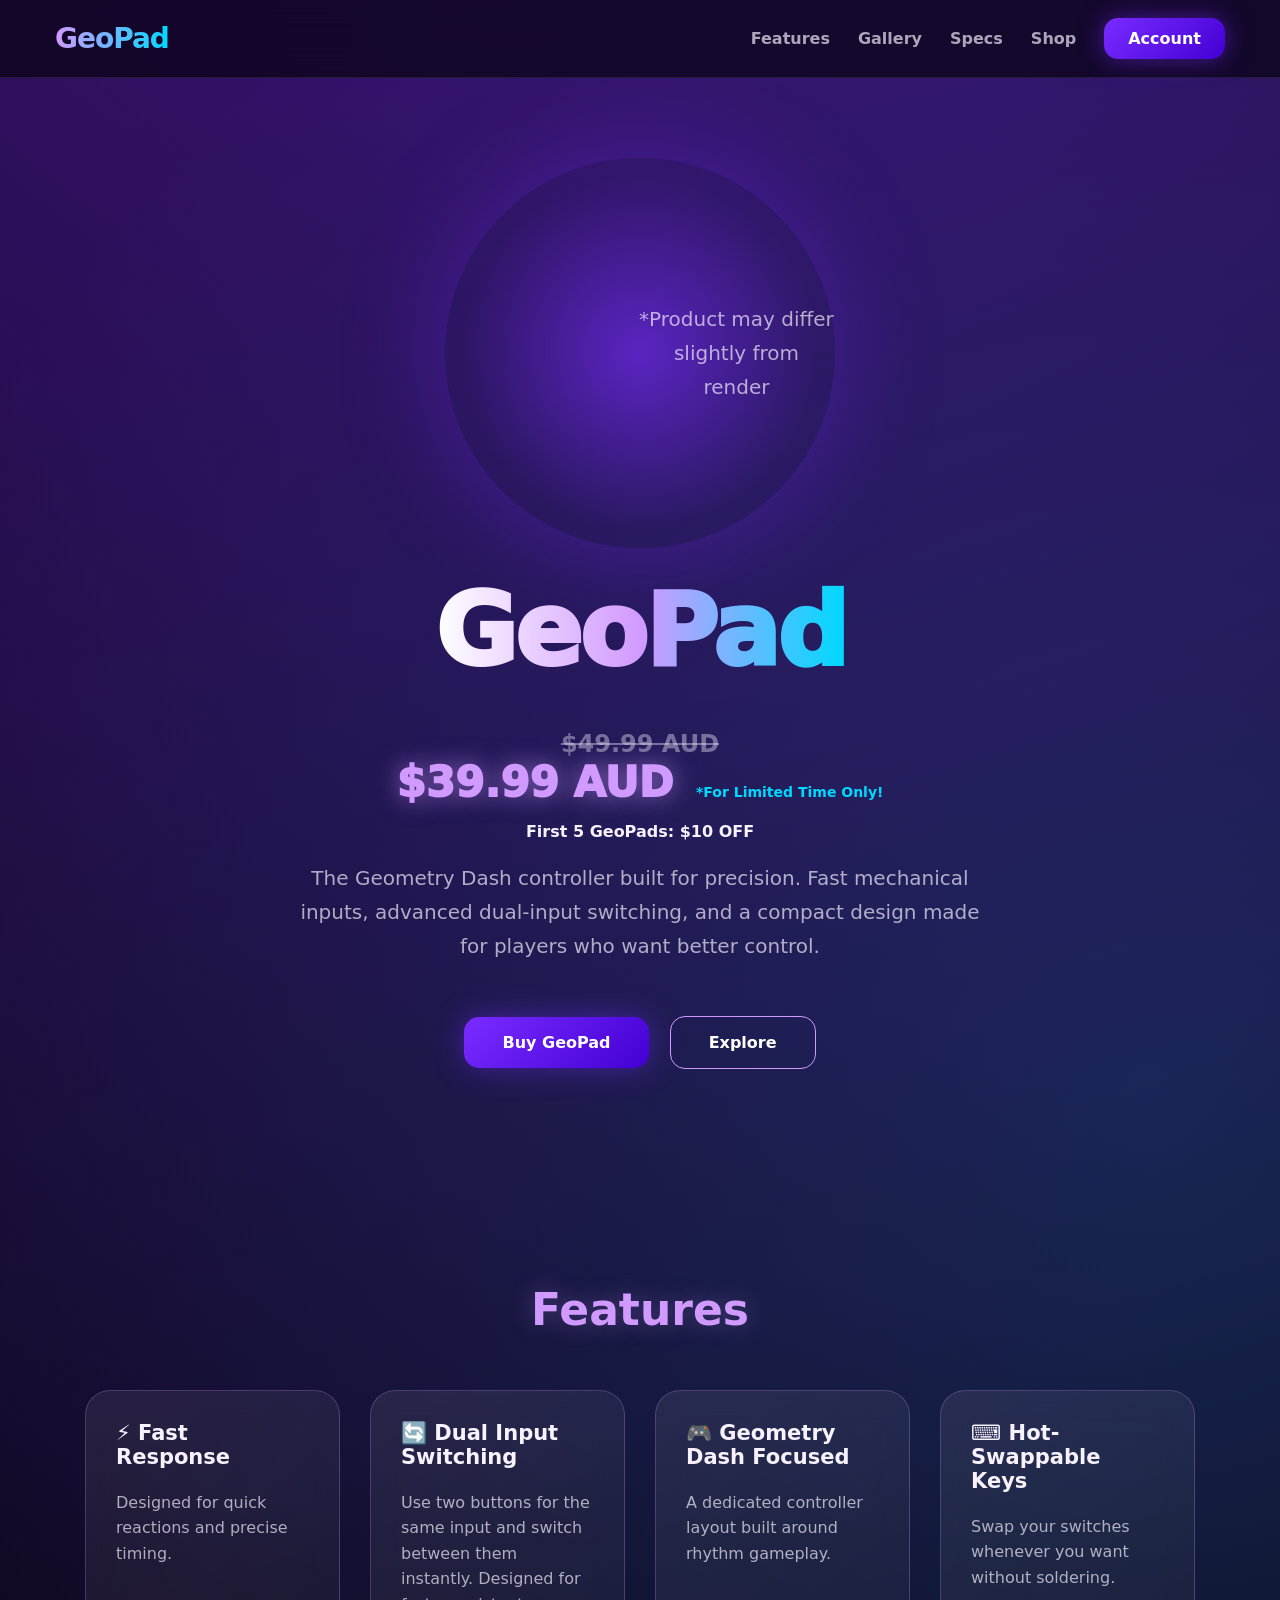
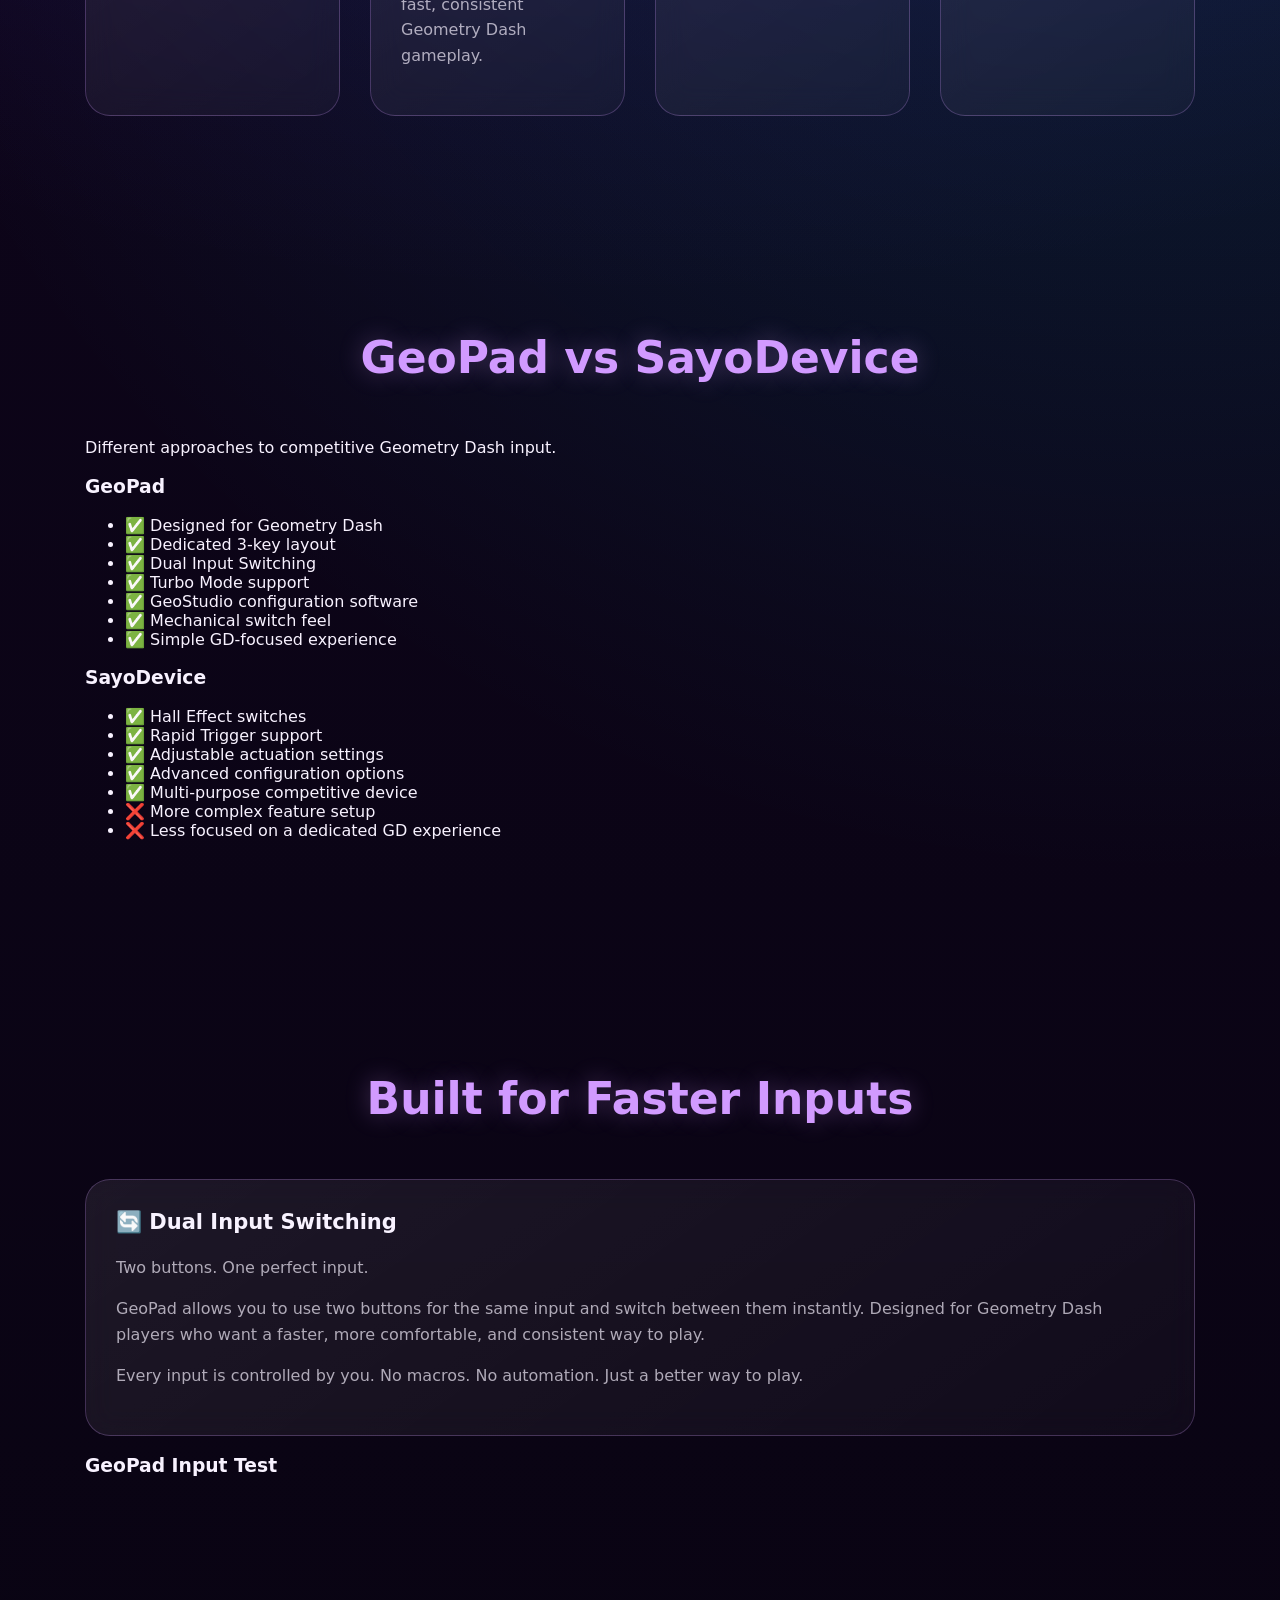
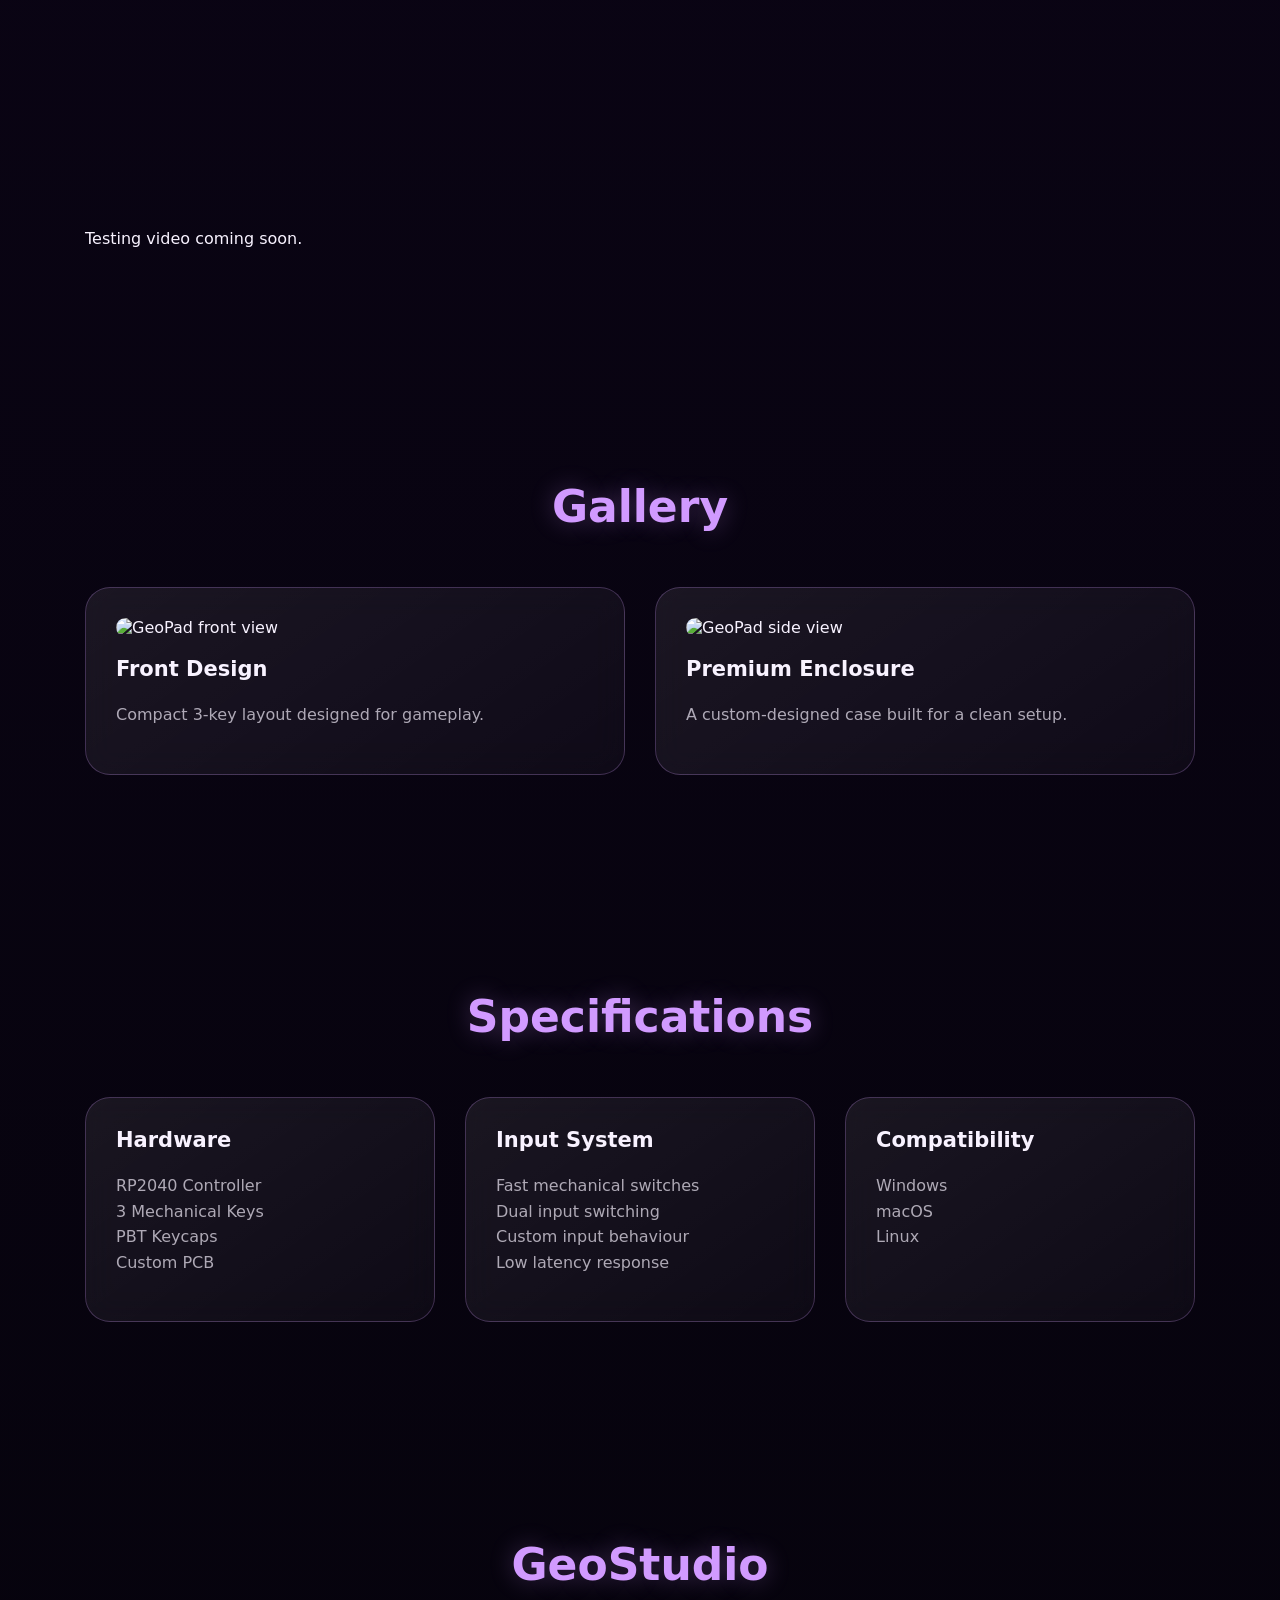
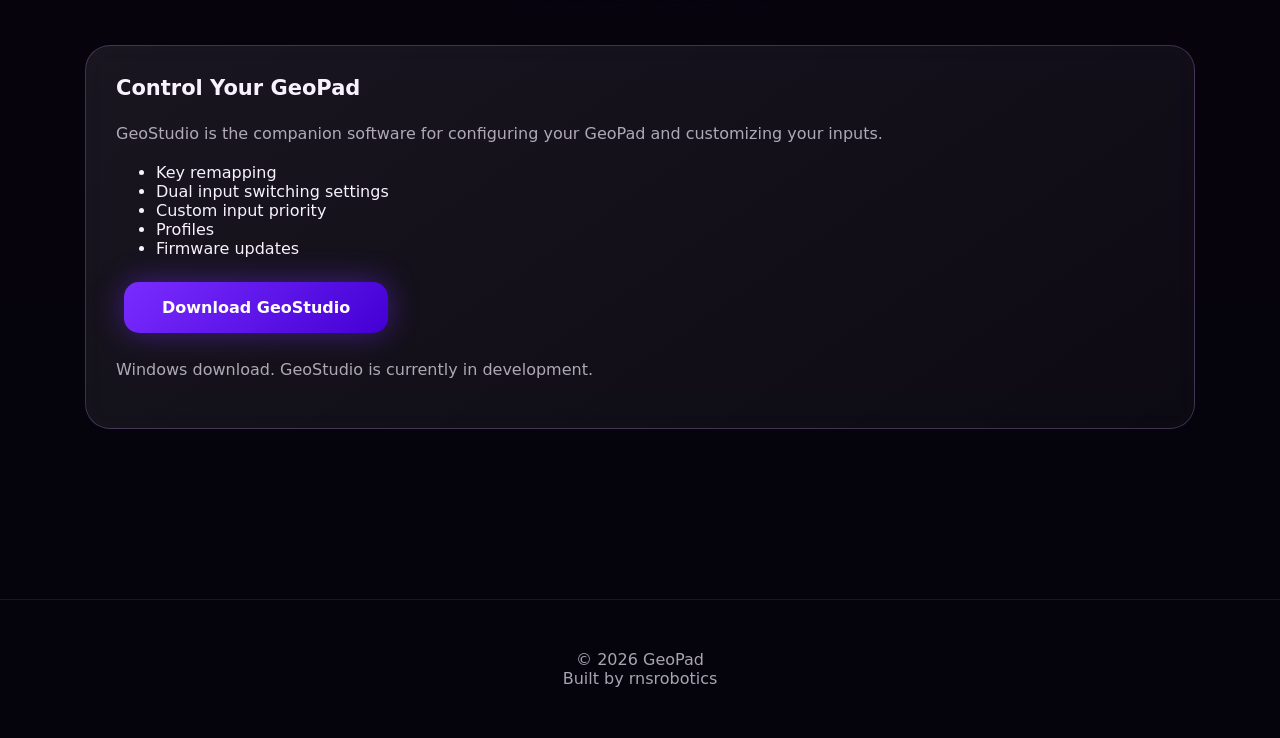
==== commit 21f62b5e: "Update index.html" ====
--- a/index.html
+++ b/index.html
@@ -115,11 +115,10 @@
 
 <div class="launch-offer">
 
-<strong>First 5 GeoPads: $5 OFF</strong>
+<strong>First 5 GeoPads: $10 OFF</strong>
 
 <br>
 
-Use code: <b>GEOPAD5</b> at checkout
 
 </div>
 
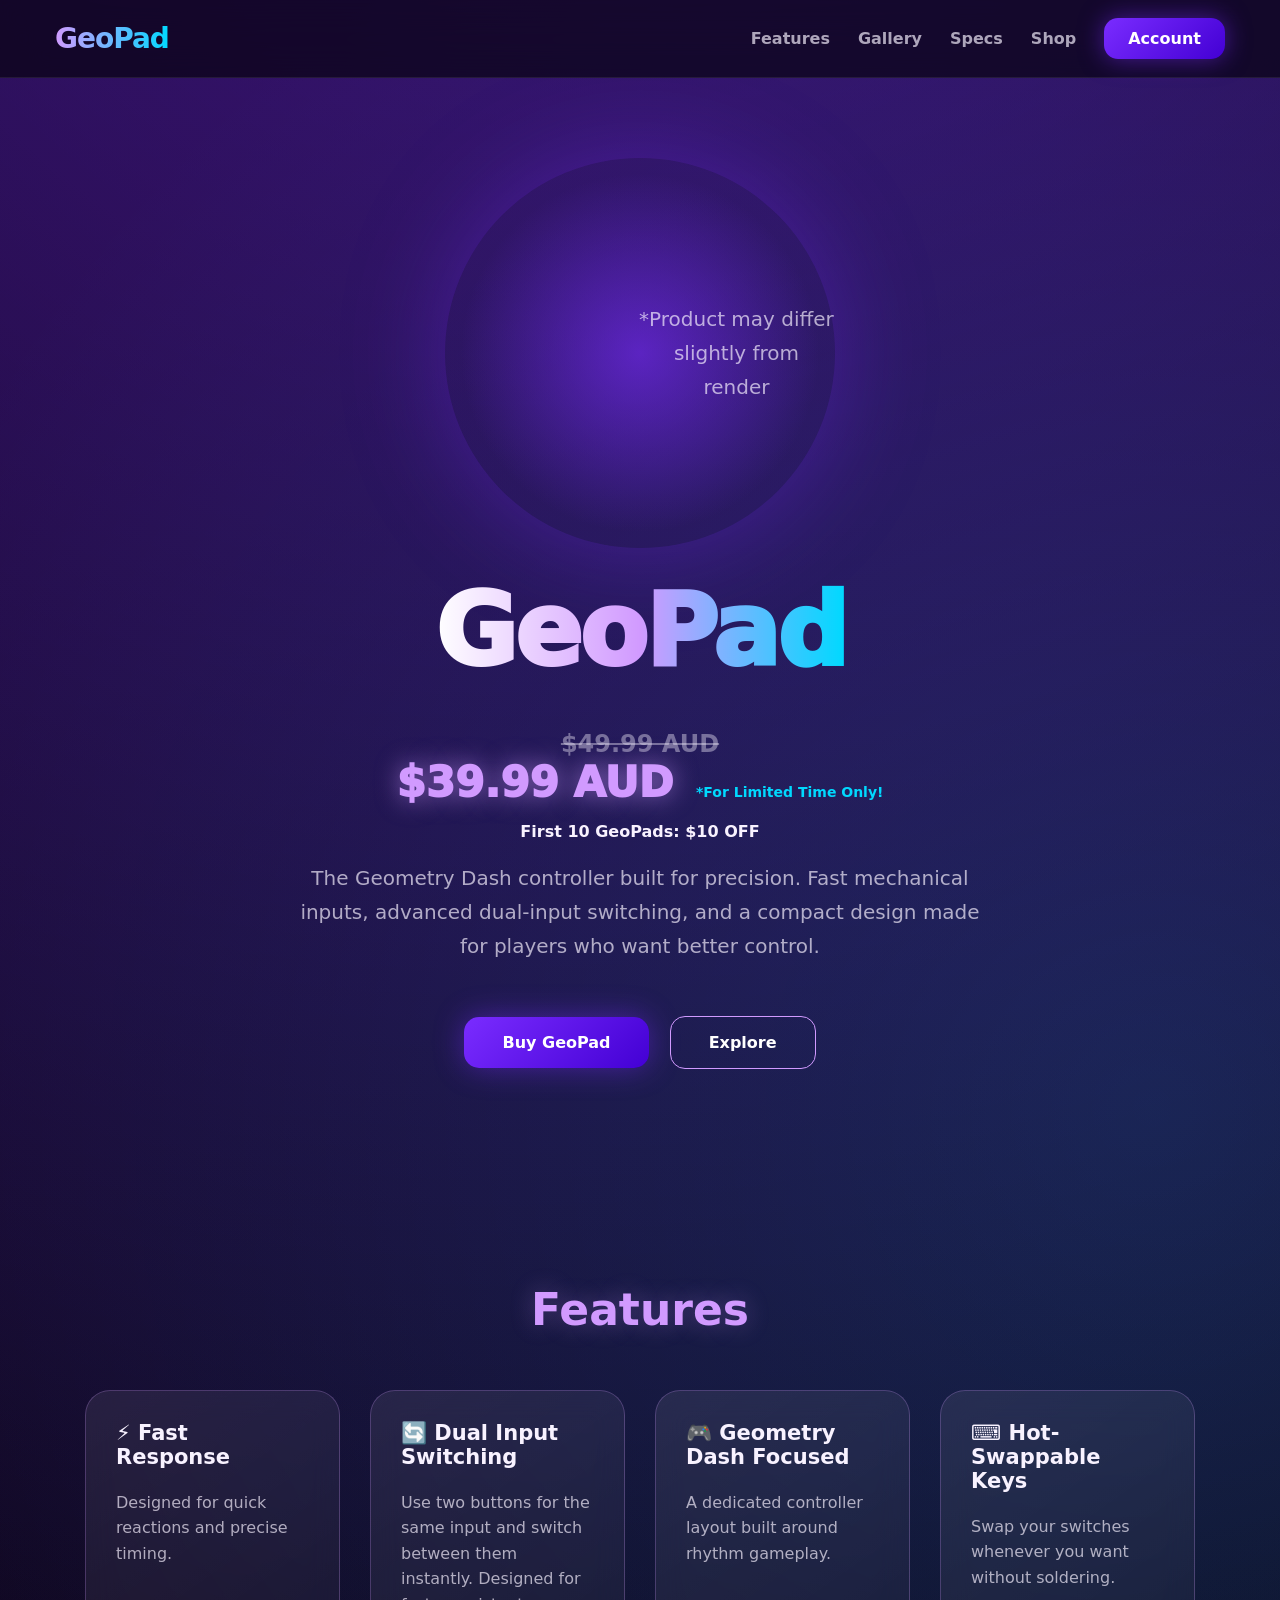
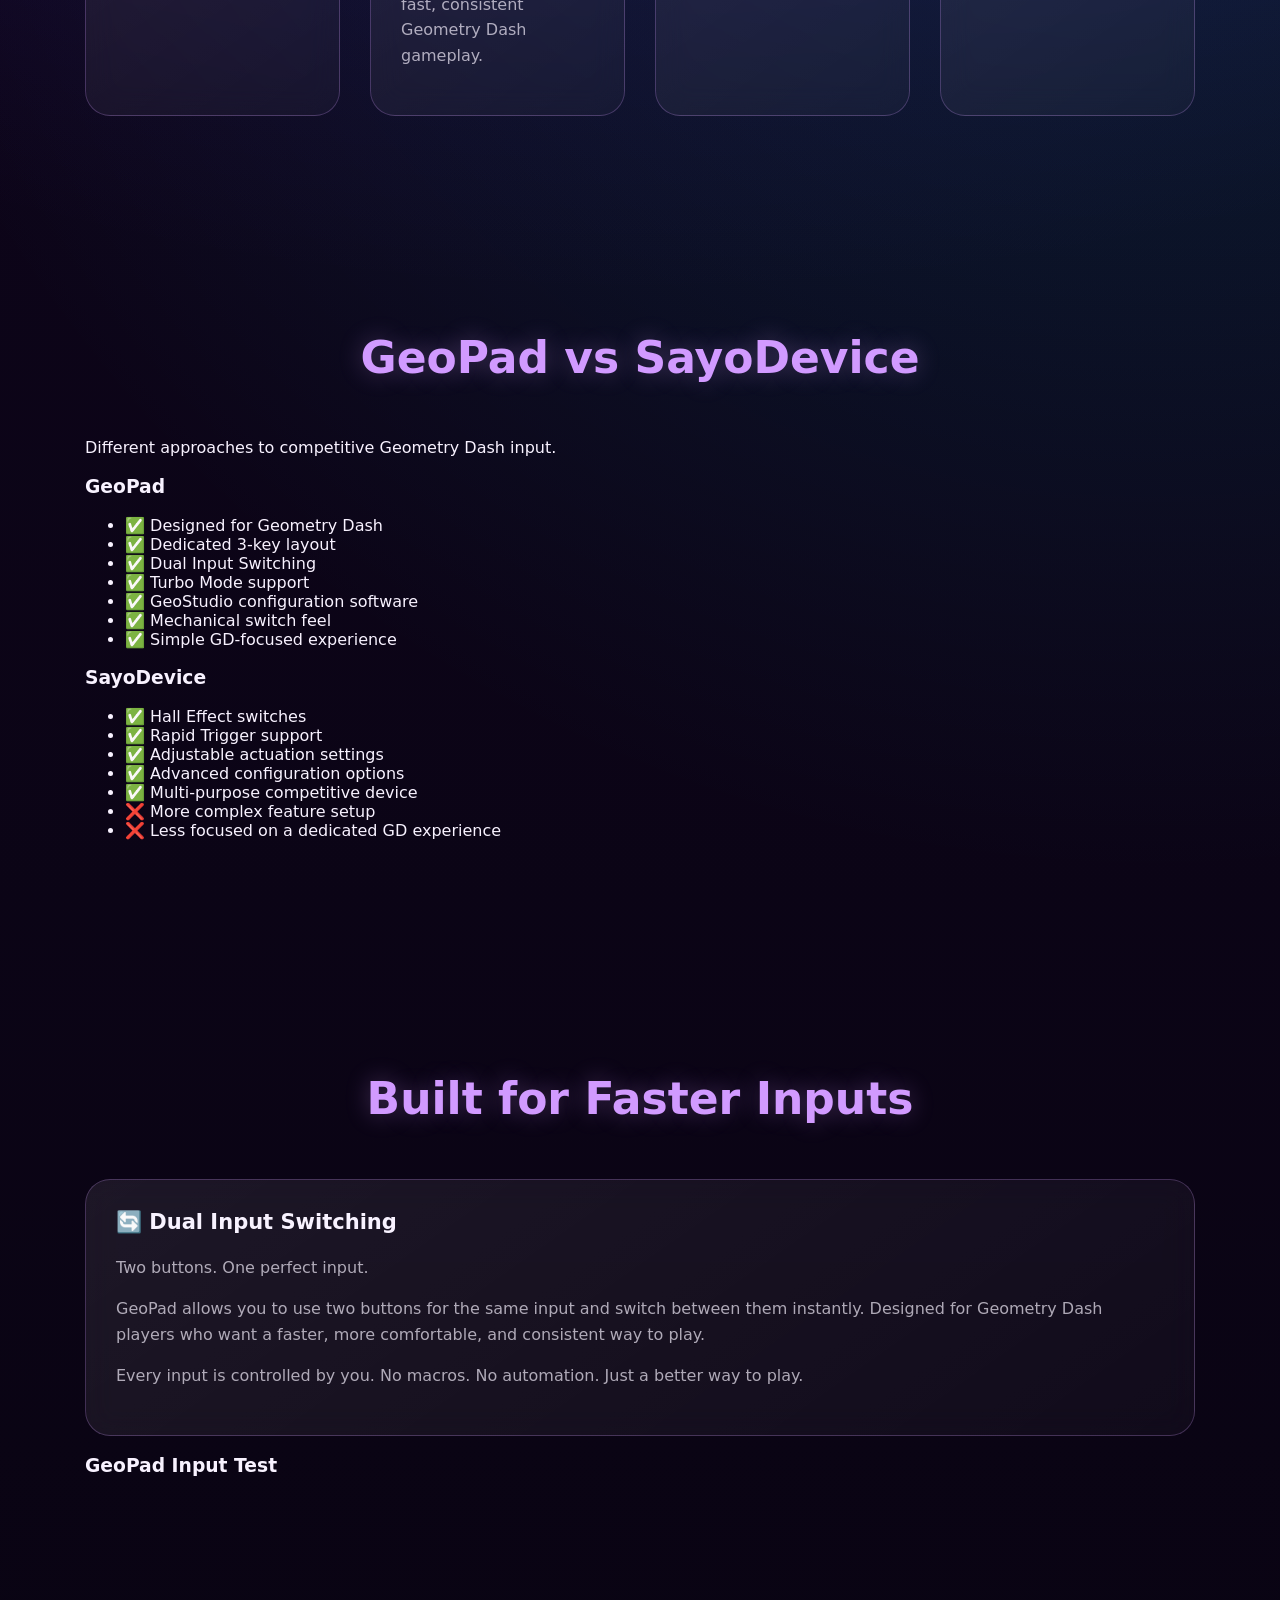
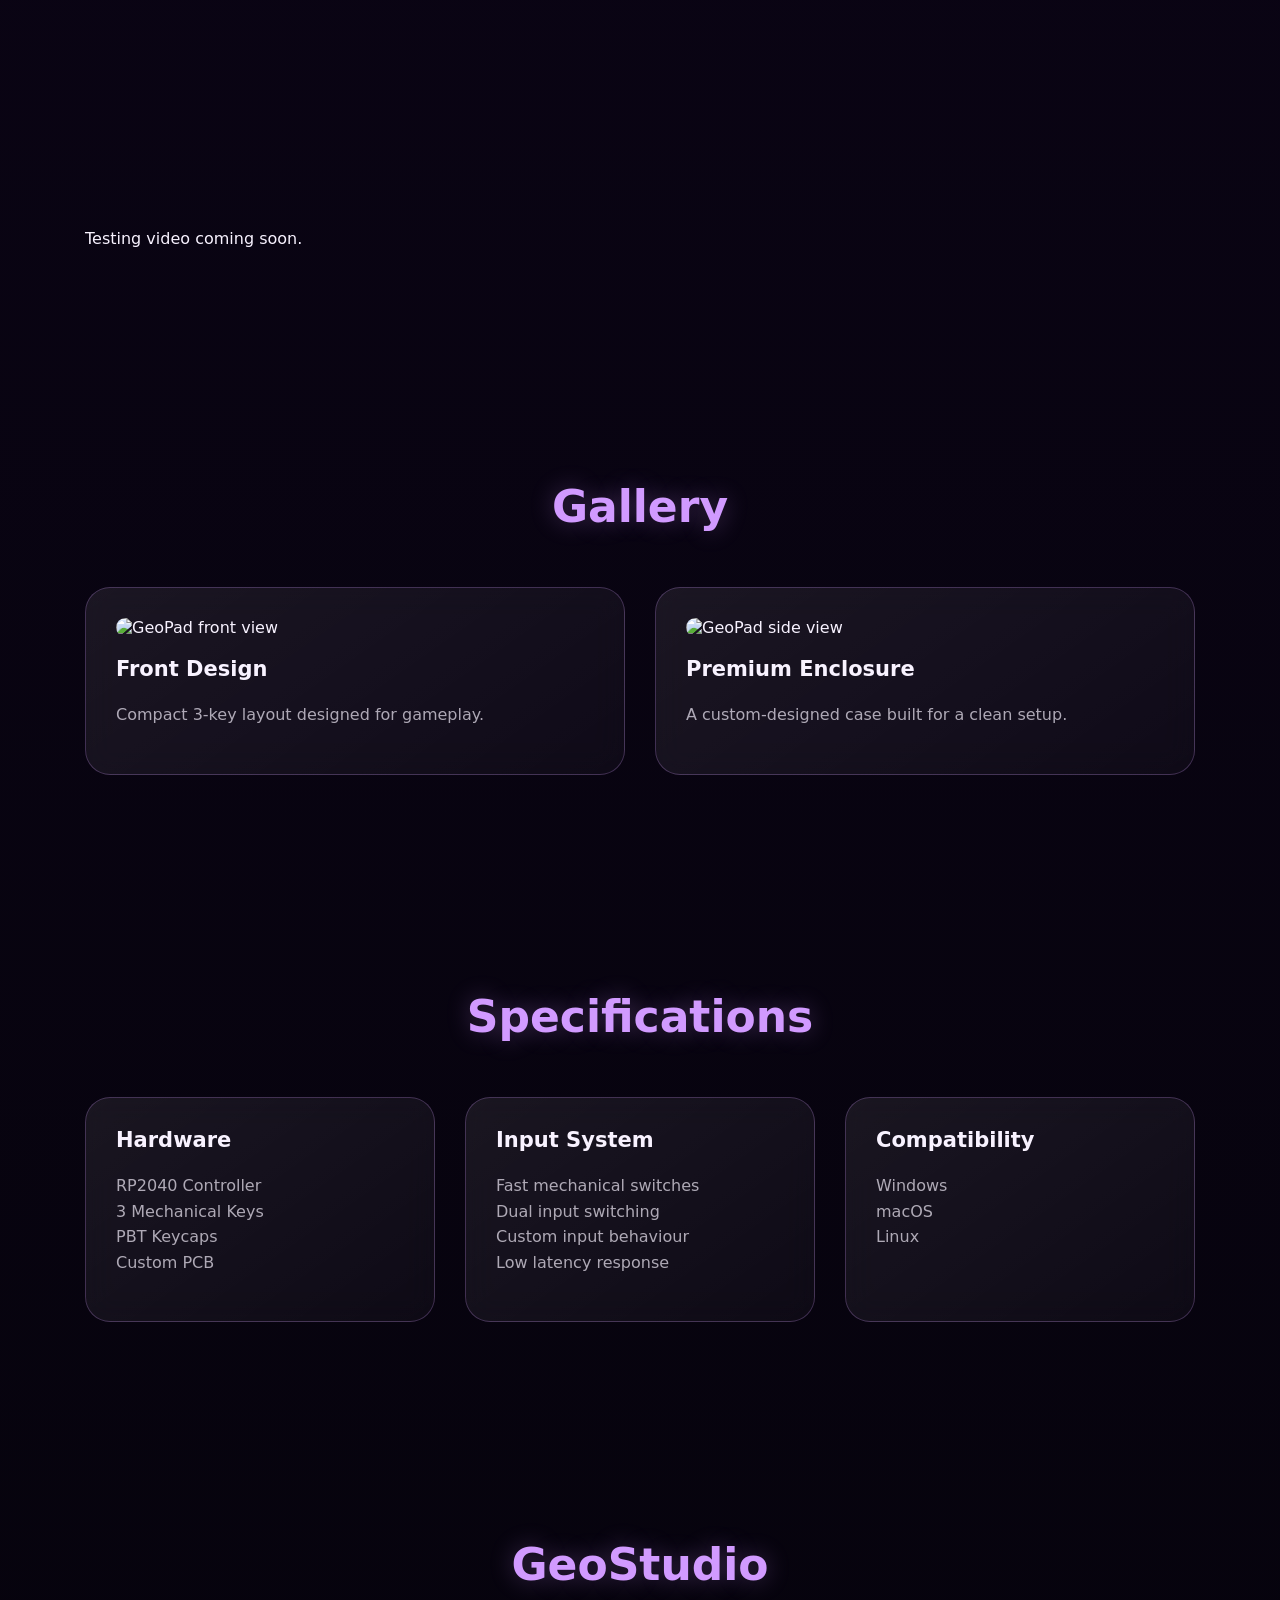
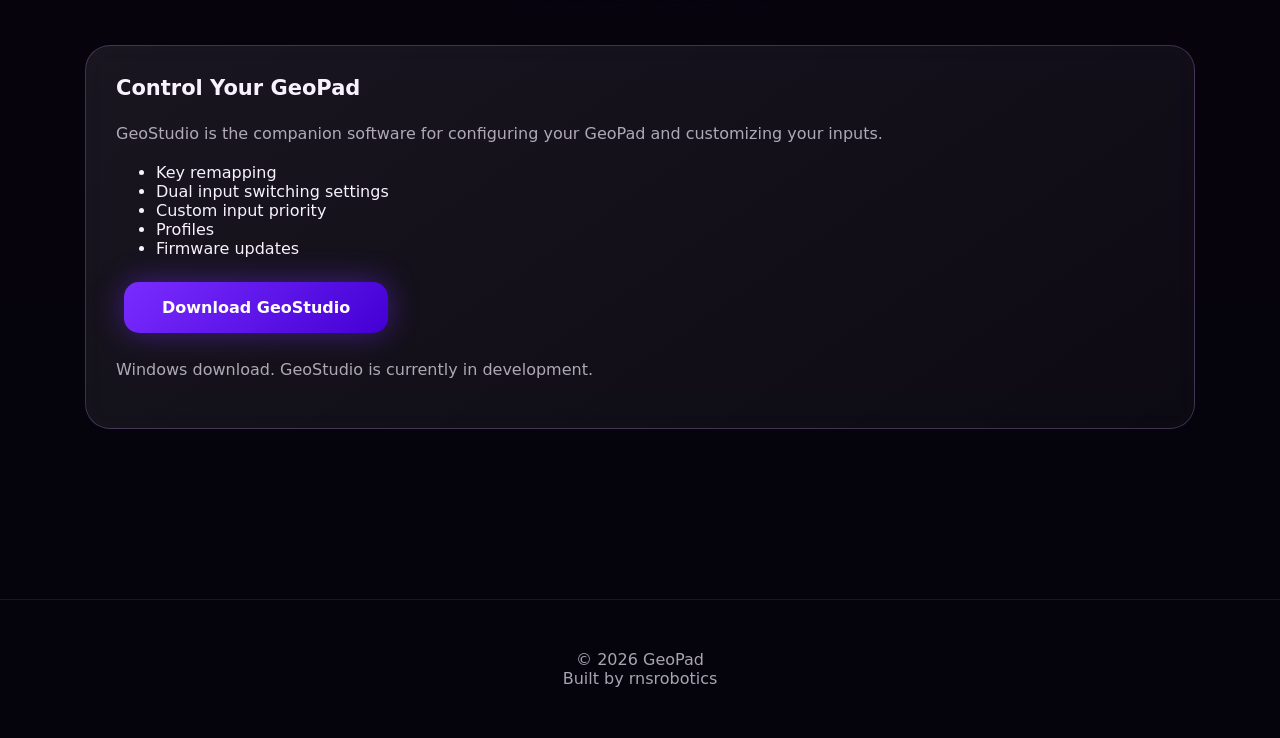
==== commit 4b779b93: "Update index.html" ====
--- a/index.html
+++ b/index.html
@@ -115,7 +115,7 @@
 
 <div class="launch-offer">
 
-<strong>First 5 GeoPads: $10 OFF</strong>
+<strong>First 10 GeoPads: $10 OFF</strong>
 
 <br>
 
